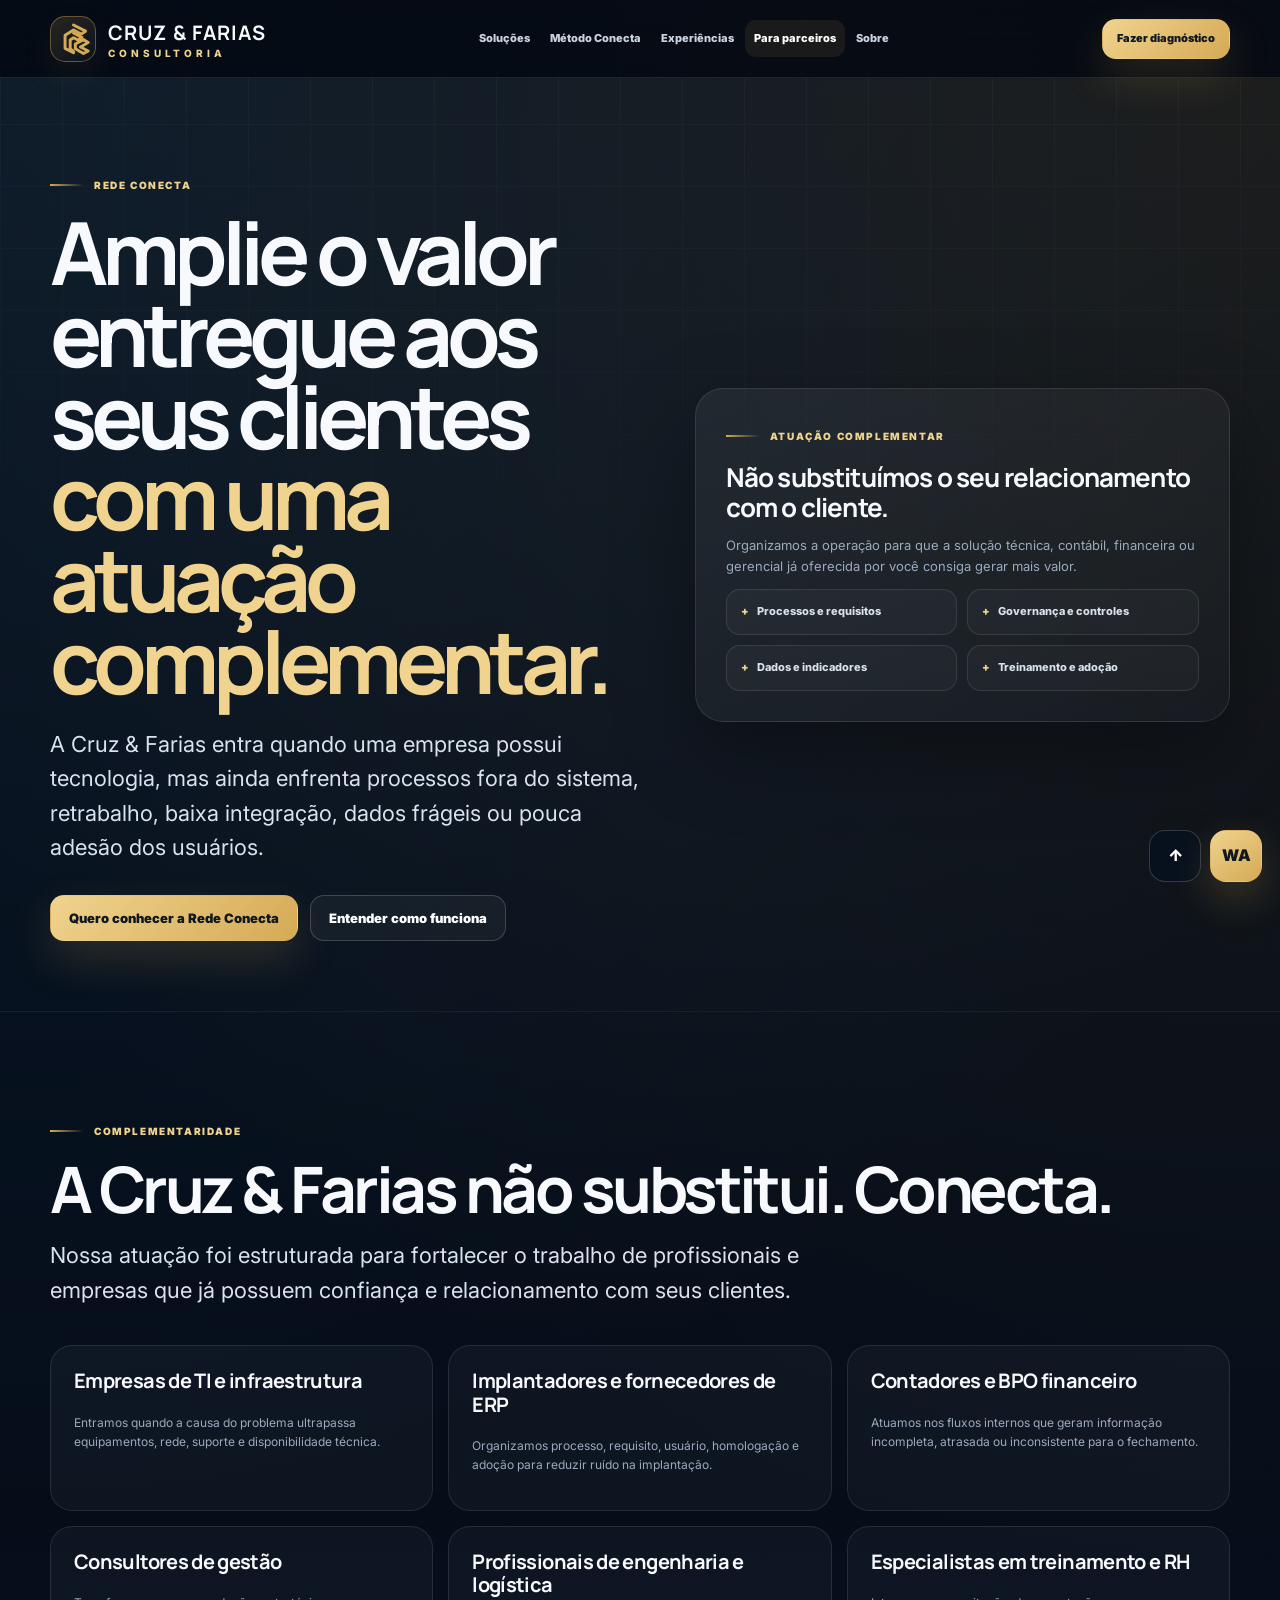
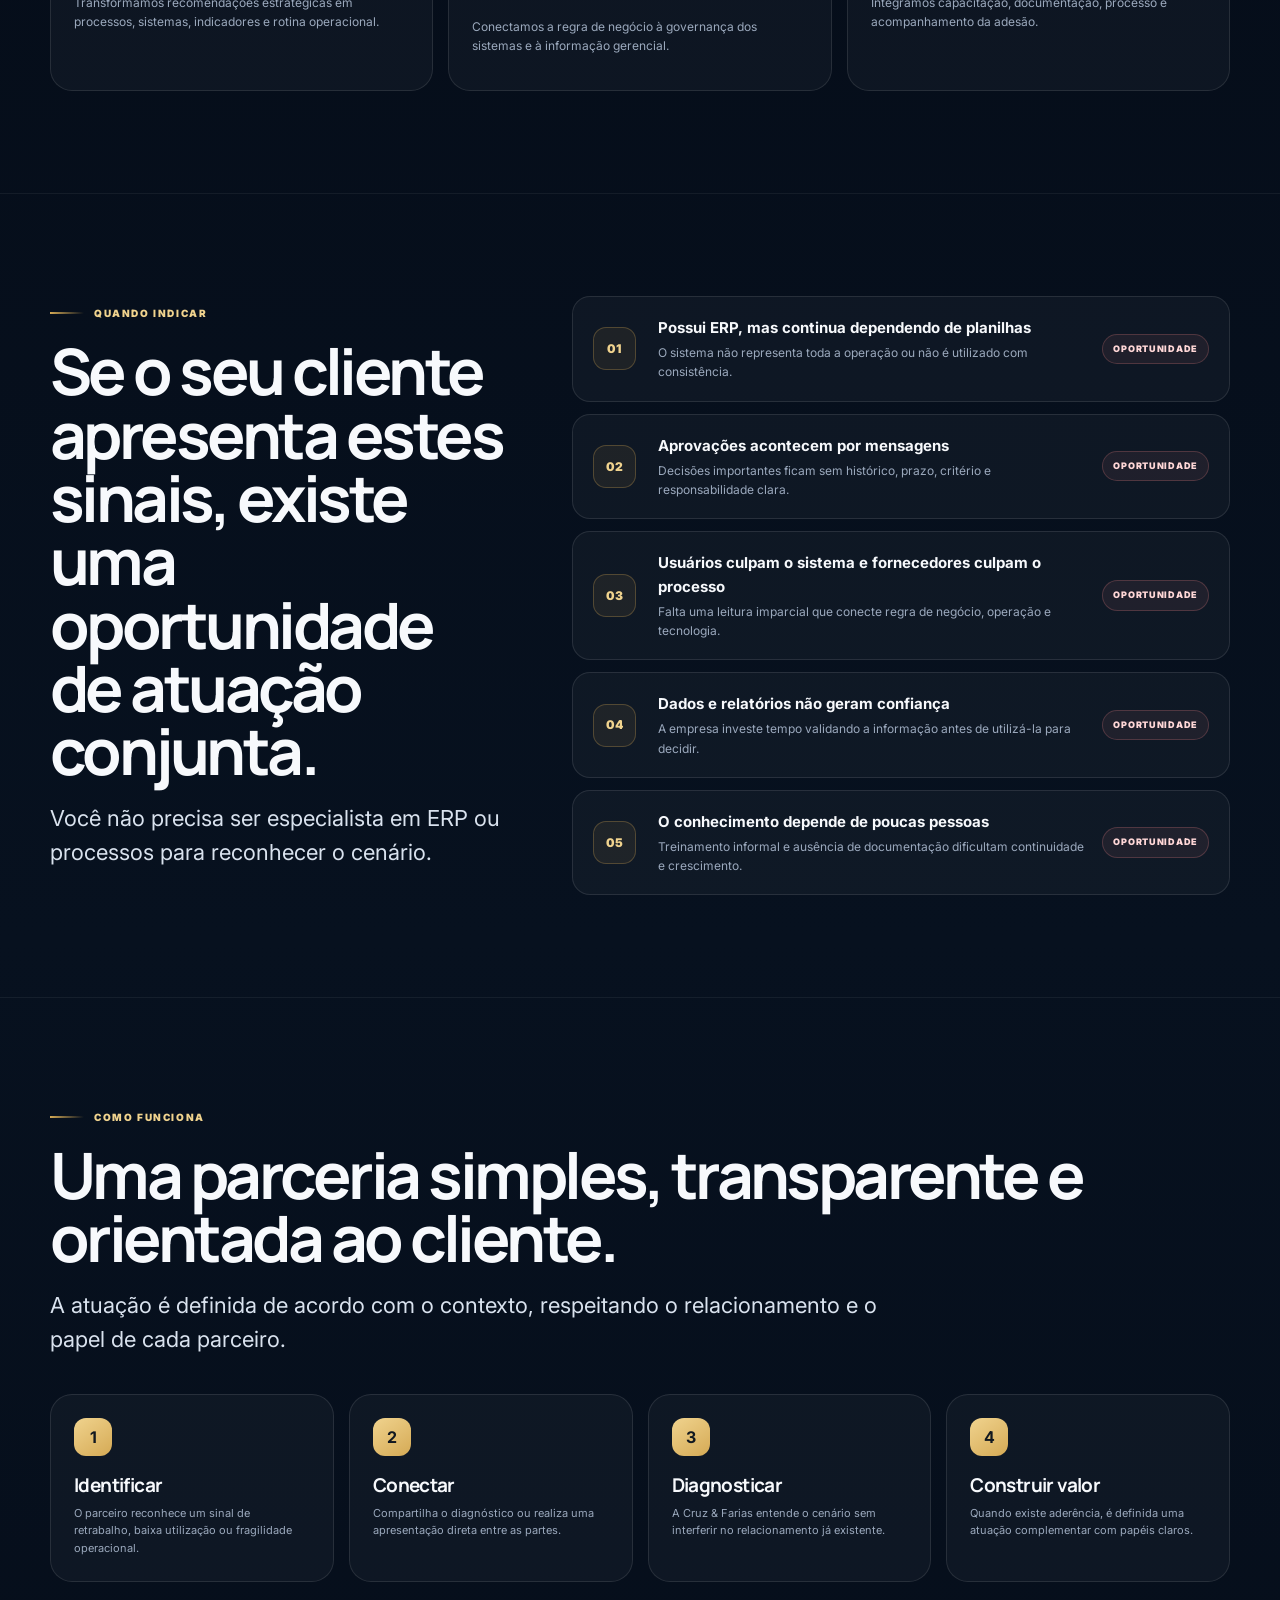
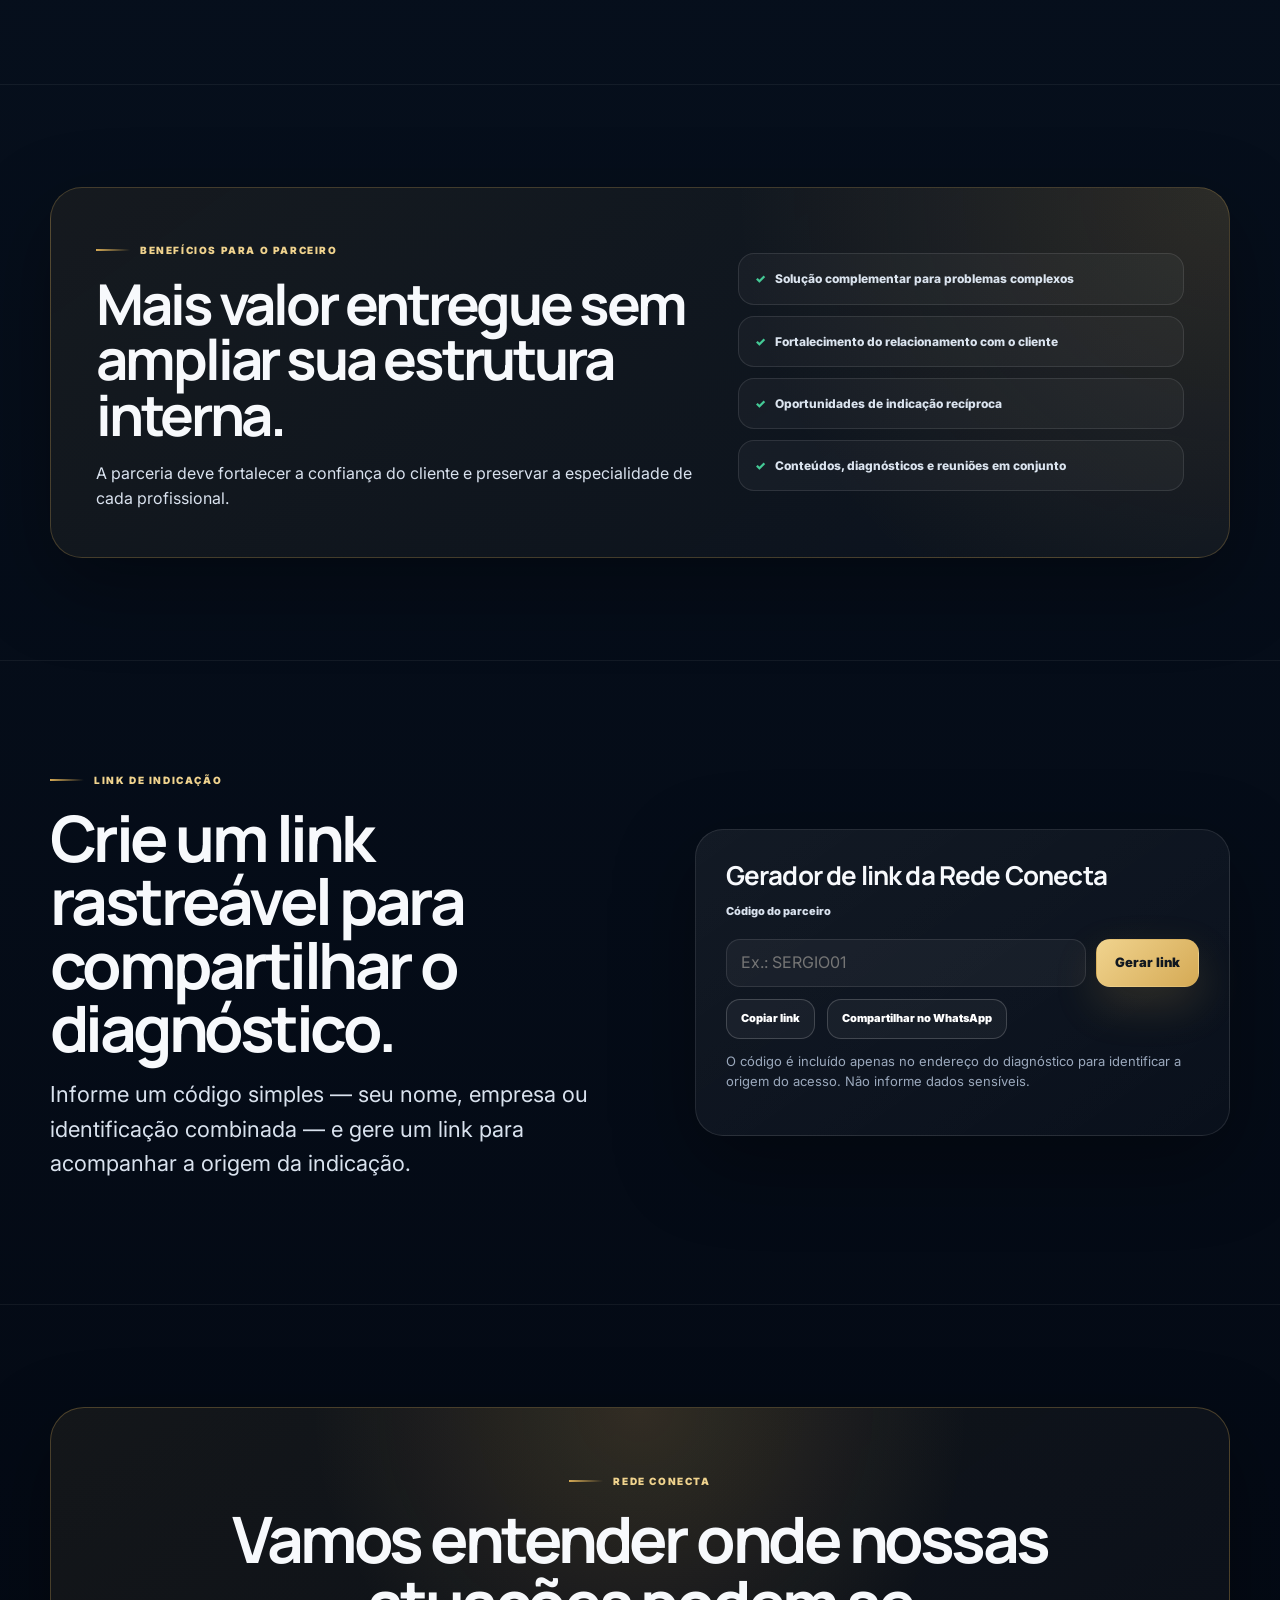
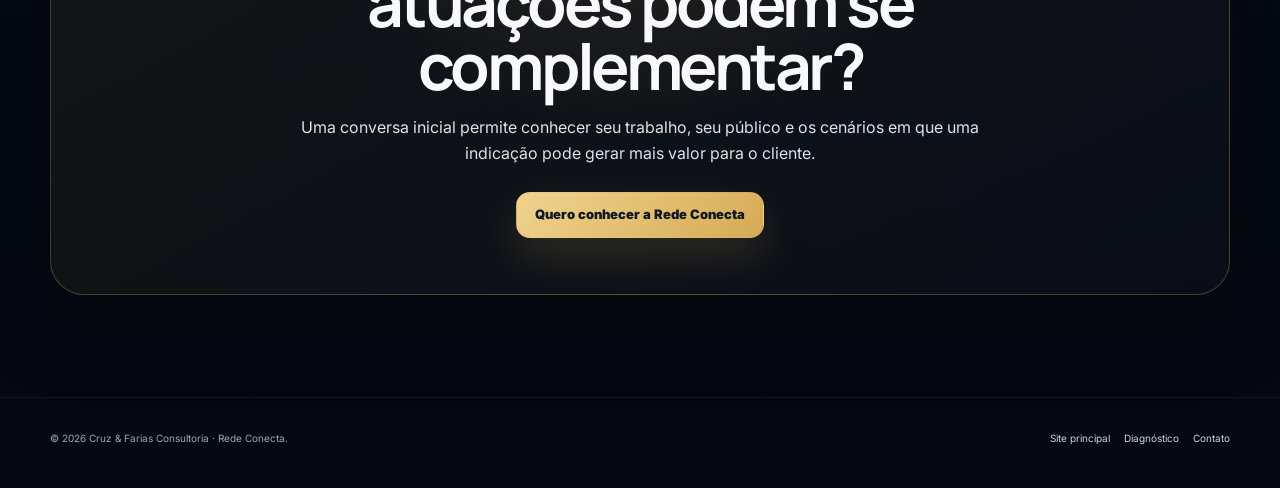
==== para-parceiros/index.html @ 04f79451 "Add files via upload" ====
<!DOCTYPE html>
<html lang="pt-BR">
<head>
  <meta charset="UTF-8">
  <meta name="viewport" content="width=device-width, initial-scale=1.0">
  <title>Rede Conecta | Parceiros Cruz & Farias</title>
  <meta name="description" content="Conheça a Rede Conecta e amplie o valor entregue aos seus clientes com uma atuação complementar em processos, sistemas, dados e adoção.">
  <meta name="theme-color" content="#07111f">
  <meta property="og:title" content="Rede Conecta | Cruz & Farias Consultoria">
  <meta property="og:description" content="Amplie o valor entregue aos seus clientes com uma atuação complementar.">
  <meta property="og:type" content="website">
  <meta property="og:url" content="https://cruz-farias.vercel.app/para-parceiros/">
  <link rel="canonical" href="https://cruz-farias.vercel.app/para-parceiros/">
  <link rel="icon" href="../favicon.svg" type="image/svg+xml">
  <link rel="preconnect" href="https://fonts.googleapis.com">
  <link rel="preconnect" href="https://fonts.gstatic.com" crossorigin>
  <link href="https://fonts.googleapis.com/css2?family=Inter:wght@400;500;600;700;800;900&family=Manrope:wght@600;700;800&display=swap" rel="stylesheet">
  <link rel="stylesheet" href="../styles.css">
</head>
<body>
  <a class="skip-link" href="#conteudo">Ir para o conteúdo</a>
  <div class="progress" id="progress" aria-hidden="true"></div>

  <header class="header">
    <div class="header-inner">
      <a class="brand" href="../" aria-label="Cruz & Farias Consultoria — página inicial">
        <span class="brand-mark" aria-hidden="true">
          <svg viewBox="0 0 90 90" fill="none" stroke="#d5aa55" stroke-width="8" stroke-linejoin="round" stroke-linecap="round">
            <path d="M45 8 78 25 66 33 45 22 22 36 22 72 45 84"/>
            <path d="M45 30 68 42 57 49 45 43 36 49 36 73 45 80"/>
            <path d="M72 48 85 56 64 68 85 79 72 86 50 73 50 60Z"/>
          </svg>
        </span>
        <span class="brand-copy"><strong>CRUZ & FARIAS</strong><span>CONSULTORIA</span></span>
      </a>

      <nav class="nav" aria-label="Navegação principal">
        <a href="../#solucoes">Soluções</a>
        <a href="../#metodo">Método Conecta</a>
        <a href="../#experiencias">Experiências</a>
        <a class="active" href="./">Para parceiros</a>
        <a href="../#sobre">Sobre</a>
      </nav>

      <div class="header-actions">
        <a class="btn primary small diagnostic-header" href="https://diagnostico-pi-one.vercel.app/?utm_source=rede_conecta&utm_medium=header&utm_campaign=diagnostico_conecta">Fazer diagnóstico</a>
        <button class="btn small menu-btn" id="menuBtn" type="button" aria-controls="mobileMenu" aria-expanded="false">Menu</button>
      </div>
    </div>
  </header>

  <nav class="mobile-menu" id="mobileMenu" aria-label="Navegação móvel">
    <a href="../#solucoes">Soluções</a>
    <a href="../#metodo">Método Conecta</a>
    <a href="../#experiencias">Experiências</a>
    <a href="./">Para parceiros</a>
    <a href="../#sobre">Sobre</a>
    <a href="https://diagnostico-pi-one.vercel.app/?utm_source=rede_conecta&utm_medium=menu_mobile&utm_campaign=diagnostico_conecta">Fazer diagnóstico</a>
  </nav>

  <main id="conteudo">
    <section class="partner-hero" id="inicio">
      <div class="container partner-hero-grid">
        <div class="reveal">
          <div class="eyebrow">Rede Conecta</div>
          <h1>Amplie o valor entregue aos seus clientes <span style="color:var(--gold-light)">com uma atuação complementar.</span></h1>
          <p class="lead">A Cruz & Farias entra quando uma empresa possui tecnologia, mas ainda enfrenta processos fora do sistema, retrabalho, baixa integração, dados frágeis ou pouca adesão dos usuários.</p>
          <div class="hero-actions">
            <a class="btn primary" href="https://wa.me/5516991940396?text=Ol%C3%A1%20Gustavo%2C%20gostaria%20de%20conhecer%20a%20Rede%20Conecta%20e%20entender%20como%20podemos%20atuar%20em%20parceria." target="_blank" rel="noopener">Quero conhecer a Rede Conecta</a>
            <a class="btn" href="#como-funciona">Entender como funciona</a>
          </div>
        </div>

        <aside class="partner-panel reveal">
          <div class="eyebrow">Atuação complementar</div>
          <h3>Não substituímos o seu relacionamento com o cliente.</h3>
          <p>Organizamos a operação para que a solução técnica, contábil, financeira ou gerencial já oferecida por você consiga gerar mais valor.</p>
          <div class="partner-list">
            <span>Processos e requisitos</span>
            <span>Governança e controles</span>
            <span>Dados e indicadores</span>
            <span>Treinamento e adoção</span>
          </div>
        </aside>
      </div>
    </section>

    <section id="complementaridade">
      <div class="container">
        <div class="eyebrow reveal">Complementaridade</div>
        <h2 class="reveal">A Cruz & Farias não substitui. Conecta.</h2>
        <p class="lead reveal">Nossa atuação foi estruturada para fortalecer o trabalho de profissionais e empresas que já possuem confiança e relacionamento com seus clientes.</p>

        <div class="partner-types reveal" style="margin-top:38px">
          <article class="partner-type"><h3>Empresas de TI e infraestrutura</h3><p>Entramos quando a causa do problema ultrapassa equipamentos, rede, suporte e disponibilidade técnica.</p></article>
          <article class="partner-type"><h3>Implantadores e fornecedores de ERP</h3><p>Organizamos processo, requisito, usuário, homologação e adoção para reduzir ruído na implantação.</p></article>
          <article class="partner-type"><h3>Contadores e BPO financeiro</h3><p>Atuamos nos fluxos internos que geram informação incompleta, atrasada ou inconsistente para o fechamento.</p></article>
          <article class="partner-type"><h3>Consultores de gestão</h3><p>Transformamos recomendações estratégicas em processos, sistemas, indicadores e rotina operacional.</p></article>
          <article class="partner-type"><h3>Profissionais de engenharia e logística</h3><p>Conectamos a regra de negócio à governança dos sistemas e à informação gerencial.</p></article>
          <article class="partner-type"><h3>Especialistas em treinamento e RH</h3><p>Integramos capacitação, documentação, processo e acompanhamento da adesão.</p></article>
        </div>
      </div>
    </section>

    <section id="sinais">
      <div class="container signal-layout">
        <div class="sticky-head reveal">
          <div class="eyebrow">Quando indicar</div>
          <h2>Se o seu cliente apresenta estes sinais, existe uma oportunidade de atuação conjunta.</h2>
          <p class="lead">Você não precisa ser especialista em ERP ou processos para reconhecer o cenário.</p>
        </div>

        <div class="signal-list reveal">
          <article class="signal"><div class="signal-num">01</div><div><strong>Possui ERP, mas continua dependendo de planilhas</strong><p>O sistema não representa toda a operação ou não é utilizado com consistência.</p></div><span class="risk">Oportunidade</span></article>
          <article class="signal"><div class="signal-num">02</div><div><strong>Aprovações acontecem por mensagens</strong><p>Decisões importantes ficam sem histórico, prazo, critério e responsabilidade clara.</p></div><span class="risk">Oportunidade</span></article>
          <article class="signal"><div class="signal-num">03</div><div><strong>Usuários culpam o sistema e fornecedores culpam o processo</strong><p>Falta uma leitura imparcial que conecte regra de negócio, operação e tecnologia.</p></div><span class="risk">Oportunidade</span></article>
          <article class="signal"><div class="signal-num">04</div><div><strong>Dados e relatórios não geram confiança</strong><p>A empresa investe tempo validando a informação antes de utilizá-la para decidir.</p></div><span class="risk">Oportunidade</span></article>
          <article class="signal"><div class="signal-num">05</div><div><strong>O conhecimento depende de poucas pessoas</strong><p>Treinamento informal e ausência de documentação dificultam continuidade e crescimento.</p></div><span class="risk">Oportunidade</span></article>
        </div>
      </div>
    </section>

    <section id="como-funciona">
      <div class="container">
        <div class="eyebrow reveal">Como funciona</div>
        <h2 class="reveal">Uma parceria simples, transparente e orientada ao cliente.</h2>
        <p class="lead reveal">A atuação é definida de acordo com o contexto, respeitando o relacionamento e o papel de cada parceiro.</p>

        <div class="steps reveal">
          <article class="step"><b>1</b><h3>Identificar</h3><p>O parceiro reconhece um sinal de retrabalho, baixa utilização ou fragilidade operacional.</p></article>
          <article class="step"><b>2</b><h3>Conectar</h3><p>Compartilha o diagnóstico ou realiza uma apresentação direta entre as partes.</p></article>
          <article class="step"><b>3</b><h3>Diagnosticar</h3><p>A Cruz & Farias entende o cenário sem interferir no relacionamento já existente.</p></article>
          <article class="step"><b>4</b><h3>Construir valor</h3><p>Quando existe aderência, é definida uma atuação complementar com papéis claros.</p></article>
        </div>
      </div>
    </section>

    <section id="beneficios">
      <div class="container">
        <div class="promise-band reveal">
          <div>
            <div class="eyebrow">Benefícios para o parceiro</div>
            <h2>Mais valor entregue sem ampliar sua estrutura interna.</h2>
            <p style="margin-top:18px">A parceria deve fortalecer a confiança do cliente e preservar a especialidade de cada profissional.</p>
          </div>
          <div class="promise-points">
            <div class="promise-point">Solução complementar para problemas complexos</div>
            <div class="promise-point">Fortalecimento do relacionamento com o cliente</div>
            <div class="promise-point">Oportunidades de indicação recíproca</div>
            <div class="promise-point">Conteúdos, diagnósticos e reuniões em conjunto</div>
          </div>
        </div>
      </div>
    </section>

    <section id="link-indicacao">
      <div class="container partner-hero-grid">
        <div class="reveal">
          <div class="eyebrow">Link de indicação</div>
          <h2>Crie um link rastreável para compartilhar o diagnóstico.</h2>
          <p class="lead">Informe um código simples — seu nome, empresa ou identificação combinada — e gere um link para acompanhar a origem da indicação.</p>
        </div>

        <div class="partner-panel reveal">
          <h3>Gerador de link da Rede Conecta</h3>
          <label for="partnerCode" style="display:block;margin-bottom:8px;color:var(--soft);font-size:11px;font-weight:850">Código do parceiro</label>
          <div class="generator">
            <input id="partnerCode" type="text" maxlength="40" placeholder="Ex.: SERGIO01" autocomplete="off">
            <button class="btn primary" id="generatePartnerLink" type="button">Gerar link</button>
          </div>
          <div class="generated-link" id="generatedLink" aria-live="polite"></div>
          <div class="hero-actions" style="margin-top:12px">
            <button class="btn small" id="copyPartnerLink" type="button" disabled>Copiar link</button>
            <a class="btn small" id="sharePartnerLink" href="#" target="_blank" rel="noopener" aria-disabled="true">Compartilhar no WhatsApp</a>
          </div>
          <p class="notice">O código é incluído apenas no endereço do diagnóstico para identificar a origem do acesso. Não informe dados sensíveis.</p>
        </div>
      </div>
    </section>

    <section class="final-cta">
      <div class="container">
        <div class="final-box reveal">
          <div class="eyebrow">Rede Conecta</div>
          <h2>Vamos entender onde nossas atuações podem se complementar?</h2>
          <p>Uma conversa inicial permite conhecer seu trabalho, seu público e os cenários em que uma indicação pode gerar mais valor para o cliente.</p>
          <a class="btn primary" href="https://wa.me/5516991940396?text=Ol%C3%A1%20Gustavo%2C%20gostaria%20de%20conhecer%20a%20Rede%20Conecta%20e%20entender%20como%20podemos%20atuar%20em%20parceria." target="_blank" rel="noopener">Quero conhecer a Rede Conecta</a>
        </div>
      </div>
    </section>
  </main>

  <footer class="footer">
    <div class="container footer-inner">
      <div>© <span id="year"></span> Cruz & Farias Consultoria · Rede Conecta.</div>
      <div class="footer-links">
        <a href="../">Site principal</a>
        <a href="https://diagnostico-pi-one.vercel.app/?utm_source=rede_conecta&utm_medium=footer&utm_campaign=diagnostico_conecta">Diagnóstico</a>
        <a href="mailto:gustavocruzfarias16@gmail.com">Contato</a>
      </div>
    </div>
  </footer>

  <div class="float-actions" aria-label="Ações rápidas">
    <a class="float-btn top" id="backTop" href="#inicio" aria-label="Voltar ao início">↑</a>
    <a class="float-btn whatsapp" href="https://wa.me/5516991940396?text=Ol%C3%A1%20Gustavo%2C%20gostaria%20de%20conhecer%20a%20Rede%20Conecta." target="_blank" rel="noopener" aria-label="Conversar pelo WhatsApp">WA</a>
  </div>

  <script src="../script.js"></script>
</body>
</html>
---- styles.css ----
:root {
  --bg: #030812;
  --bg-soft: #07111f;
  --surface: #0b1728;
  --surface-2: #10233b;
  --text: #f7f9fc;
  --soft: #d9e2ee;
  --muted: #9ba9bd;
  --gold: #d5aa55;
  --gold-light: #f0d38e;
  --blue: #4db7ff;
  --green: #44ca96;
  --red: #ff8a8a;
  --line: rgba(255,255,255,.10);
  --line-strong: rgba(255,255,255,.18);
  --shadow: 0 28px 80px rgba(0,0,0,.34);
  --radius: 28px;
  --max: 1180px;
}

* { box-sizing: border-box; }
html { scroll-behavior: smooth; scroll-padding-top: 92px; }
body {
  margin: 0;
  min-height: 100vh;
  overflow-x: hidden;
  color: var(--text);
  font-family: Inter, system-ui, -apple-system, BlinkMacSystemFont, "Segoe UI", sans-serif;
  background:
    radial-gradient(circle at 0 0, rgba(77,183,255,.10), transparent 28%),
    radial-gradient(circle at 100% 0, rgba(213,170,85,.12), transparent 29%),
    linear-gradient(180deg, #030812 0%, #07111f 48%, #030812 100%);
  line-height: 1.6;
}
body::before {
  content: "";
  position: fixed;
  inset: 0;
  z-index: -2;
  pointer-events: none;
  opacity: .035;
  background-image:
    linear-gradient(rgba(255,255,255,.95) 1px, transparent 1px),
    linear-gradient(90deg, rgba(255,255,255,.95) 1px, transparent 1px);
  background-size: 62px 62px;
  mask-image: linear-gradient(to bottom, black, transparent 78%);
}

a { color: inherit; }
img, svg { display: block; max-width: 100%; }
button, input, select, textarea { font: inherit; }
::selection { background: rgba(213,170,85,.35); }

.container { width: min(var(--max), calc(100% - 40px)); margin-inline: auto; }
.skip-link {
  position: fixed;
  top: -80px;
  left: 18px;
  z-index: 999;
  padding: 12px 16px;
  border-radius: 12px;
  background: var(--gold-light);
  color: #111820;
  font-weight: 900;
  text-decoration: none;
}
.skip-link:focus { top: 18px; }

.progress {
  position: fixed;
  inset: 0 auto auto 0;
  z-index: 400;
  width: 0;
  height: 3px;
  background: linear-gradient(90deg, var(--gold), var(--gold-light), var(--blue));
  box-shadow: 0 0 20px rgba(213,170,85,.6);
}

.header {
  position: fixed;
  inset: 0 0 auto 0;
  z-index: 300;
  height: 78px;
  border-bottom: 1px solid var(--line);
  background: rgba(3,8,18,.82);
  backdrop-filter: blur(22px);
}
.header-inner {
  width: min(var(--max), calc(100% - 36px));
  height: 100%;
  margin-inline: auto;
  display: flex;
  align-items: center;
  justify-content: space-between;
  gap: 18px;
}
.brand {
  display: inline-flex;
  align-items: center;
  gap: 12px;
  text-decoration: none;
  min-width: 0;
}
.brand-mark {
  width: 46px;
  height: 46px;
  flex: 0 0 auto;
  display: grid;
  place-items: center;
  border: 1px solid rgba(213,170,85,.42);
  border-radius: 15px;
  background: linear-gradient(145deg, rgba(213,170,85,.17), rgba(255,255,255,.035));
  box-shadow: 0 14px 34px rgba(213,170,85,.08);
}
.brand-mark svg { width: 33px; }
.brand-copy strong {
  display: block;
  font-family: Manrope, Inter, sans-serif;
  font-size: 20px;
  letter-spacing: .055em;
  white-space: nowrap;
}
.brand-copy span {
  display: block;
  margin-top: -4px;
  color: var(--gold-light);
  font-size: 10px;
  font-weight: 800;
  letter-spacing: .39em;
}

.nav { display: flex; align-items: center; gap: 2px; }
.nav a {
  padding: 10px 9px;
  border-radius: 11px;
  color: #c9d3df;
  text-decoration: none;
  font-size: 11px;
  font-weight: 850;
  transition: .2s ease;
}
.nav a:hover, .nav a.active { color: #fff; background: rgba(213,170,85,.10); }
.header-actions { display: flex; align-items: center; gap: 10px; }

.btn {
  min-height: 46px;
  display: inline-flex;
  align-items: center;
  justify-content: center;
  gap: 9px;
  padding: 0 18px;
  border: 1px solid var(--line-strong);
  border-radius: 14px;
  color: #fff;
  background: rgba(255,255,255,.045);
  text-decoration: none;
  font-size: 13px;
  font-weight: 900;
  cursor: pointer;
  transition: .22s ease;
}
.btn:hover { transform: translateY(-2px); border-color: rgba(213,170,85,.55); background: rgba(255,255,255,.075); }
.btn.primary {
  border-color: transparent;
  color: #111820;
  background: linear-gradient(135deg, var(--gold-light), var(--gold));
  box-shadow: 0 18px 44px rgba(213,170,85,.18);
}
.btn.primary:hover { background: linear-gradient(135deg, #ffe7ab, var(--gold)); }
.btn.small { min-height: 40px; padding-inline: 14px; font-size: 11px; }
.menu-btn { display: none; }

.mobile-menu {
  display: none;
  position: fixed;
  inset: 78px 0 auto 0;
  z-index: 290;
  padding: 14px 18px 20px;
  border-bottom: 1px solid var(--line);
  background: rgba(3,8,18,.98);
  backdrop-filter: blur(18px);
}
.mobile-menu.open { display: grid; grid-template-columns: repeat(2, 1fr); gap: 8px; }
.mobile-menu a {
  padding: 12px;
  border-radius: 12px;
  color: #dce4ef;
  background: rgba(255,255,255,.04);
  text-decoration: none;
  font-size: 13px;
  font-weight: 800;
}

main { padding-top: 78px; }
section { position: relative; padding: 102px 0; border-bottom: 1px solid rgba(255,255,255,.06); }
section[id] { scroll-margin-top: 90px; }

h1, h2, h3, p { margin-top: 0; }
h1, h2, h3 { font-family: Manrope, Inter, sans-serif; }
h1 { font-size: clamp(48px, 6.8vw, 92px); line-height: .94; letter-spacing: -.068em; margin-bottom: 25px; }
h2 { font-size: clamp(36px, 5vw, 66px); line-height: .99; letter-spacing: -.055em; margin-bottom: 18px; }
h3 { letter-spacing: -.032em; line-height: 1.18; }
.lead { max-width: 840px; color: var(--soft); font-size: clamp(18px, 2vw, 22px); line-height: 1.56; }
.muted { color: var(--muted); }
.eyebrow {
  display: inline-flex;
  align-items: center;
  gap: 10px;
  margin-bottom: 18px;
  color: var(--gold-light);
  font-size: 10px;
  font-weight: 950;
  text-transform: uppercase;
  letter-spacing: .16em;
}
.eyebrow::before { content: ""; width: 34px; height: 2px; background: linear-gradient(90deg, var(--gold), transparent); }

.hero {
  min-height: calc(100vh - 78px);
  display: flex;
  align-items: center;
  overflow: hidden;
  padding: 70px 0 58px;
}
.hero::before {
  content: "";
  position: absolute;
  top: -320px;
  right: -250px;
  width: 820px;
  height: 820px;
  border-radius: 50%;
  background: radial-gradient(circle, rgba(213,170,85,.17), transparent 66%);
}
.hero-grid { display: grid; grid-template-columns: .98fr 1.02fr; gap: 56px; align-items: center; }
.hero h1 span { display: block; color: var(--gold-light); }
.hero-actions { display: flex; flex-wrap: wrap; gap: 12px; margin-top: 31px; }
.hero-trust { display: flex; flex-wrap: wrap; gap: 9px; margin-top: 26px; }
.trust-chip {
  display: inline-flex;
  align-items: center;
  gap: 7px;
  padding: 8px 11px;
  border: 1px solid var(--line);
  border-radius: 999px;
  color: #d5deea;
  background: rgba(255,255,255,.032);
  font-size: 10px;
  font-weight: 850;
}
.trust-chip::before { content: ""; width: 6px; height: 6px; border-radius: 50%; background: var(--gold); box-shadow: 0 0 0 5px rgba(213,170,85,.08); }

.hero-visual {
  position: relative;
  min-height: 590px;
  padding: 26px;
  overflow: hidden;
  border: 1px solid rgba(255,255,255,.13);
  border-radius: 36px;
  background: linear-gradient(145deg, rgba(213,170,85,.10), rgba(77,183,255,.035)), rgba(7,17,31,.86);
  box-shadow: var(--shadow);
}
.hero-visual::before {
  content: "";
  position: absolute;
  inset: -35%;
  background: conic-gradient(from 20deg, transparent, rgba(213,170,85,.09), transparent 26%, rgba(77,183,255,.07), transparent 55%);
  animation: rotateGlow 24s linear infinite;
}
@keyframes rotateGlow { to { transform: rotate(1turn); } }
.visual-inner { position: relative; z-index: 1; height: 100%; display: grid; grid-template-rows: auto 1fr auto; gap: 20px; }
.visual-top { display: flex; justify-content: space-between; gap: 14px; align-items: center; }
.visual-top span { color: var(--muted); font-size: 10px; font-weight: 900; letter-spacing: .14em; text-transform: uppercase; }
.status {
  display: inline-flex;
  align-items: center;
  gap: 8px;
  padding: 8px 11px;
  border: 1px solid rgba(68,202,150,.27);
  border-radius: 999px;
  color: #d3f6e8;
  background: rgba(68,202,150,.07);
  font-size: 10px;
  font-weight: 850;
}
.status i { width: 7px; height: 7px; border-radius: 50%; background: var(--green); box-shadow: 0 0 0 5px rgba(68,202,150,.09); }
.value-map { align-self: center; display: grid; grid-template-columns: repeat(2, 1fr); gap: 13px; }
.value-node {
  min-height: 112px;
  padding: 18px;
  display: flex;
  flex-direction: column;
  justify-content: space-between;
  border: 1px solid var(--line);
  border-radius: 20px;
  background: rgba(255,255,255,.045);
}
.value-node span { color: var(--gold-light); font-size: 9px; font-weight: 950; letter-spacing: .13em; text-transform: uppercase; }
.value-node strong { font-size: 17px; line-height: 1.3; }
.value-node.center { grid-column: 1 / -1; min-height: 150px; border-color: rgba(213,170,85,.36); background: linear-gradient(135deg, rgba(213,170,85,.16), rgba(255,255,255,.04)); }
.visual-footer { display: grid; grid-template-columns: repeat(3, 1fr); gap: 10px; }
.visual-footer div { padding-top: 13px; border-top: 1px solid var(--line); }
.visual-footer strong { display: block; font-size: 13px; }
.visual-footer span { display: block; margin-top: 3px; color: var(--muted); font-size: 10px; }

.signal-layout { display: grid; grid-template-columns: .82fr 1.18fr; gap: 64px; align-items: start; }
.sticky-head { position: sticky; top: 112px; }
.signal-list { display: grid; gap: 12px; }
.signal {
  display: grid;
  grid-template-columns: 48px 1fr auto;
  gap: 17px;
  align-items: center;
  padding: 19px 20px;
  border: 1px solid var(--line);
  border-radius: 18px;
  background: rgba(255,255,255,.034);
  transition: .22s ease;
}
.signal:hover { transform: translateX(4px); border-color: rgba(213,170,85,.38); background: rgba(213,170,85,.05); }
.signal-num { width: 43px; height: 43px; display: grid; place-items: center; border: 1px solid rgba(213,170,85,.29); border-radius: 13px; color: var(--gold-light); background: rgba(213,170,85,.08); font-size: 12px; font-weight: 900; }
.signal strong { display: block; font-size: 15px; }
.signal p { margin: 3px 0 0; color: var(--muted); font-size: 12px; }
.risk { padding: 7px 10px; border: 1px solid rgba(255,138,138,.22); border-radius: 999px; color: #ffd7d7; background: rgba(255,138,138,.07); font-size: 9px; font-weight: 900; text-transform: uppercase; letter-spacing: .08em; white-space: nowrap; }

.promise-band {
  padding: 45px;
  display: grid;
  grid-template-columns: 1.15fr .85fr;
  gap: 38px;
  align-items: center;
  border: 1px solid rgba(213,170,85,.25);
  border-radius: 32px;
  background: radial-gradient(circle at 100% 0, rgba(213,170,85,.15), transparent 40%), linear-gradient(145deg, rgba(213,170,85,.08), rgba(255,255,255,.025));
  box-shadow: var(--shadow);
}
.promise-band h2 { font-size: clamp(34px, 4.4vw, 58px); margin: 0; }
.promise-band p { margin: 0; color: var(--soft); font-size: 16px; }
.promise-points { display: grid; gap: 11px; }
.promise-point { padding: 15px 16px; border: 1px solid var(--line); border-radius: 16px; background: rgba(255,255,255,.035); color: #dbe4ef; font-size: 12px; font-weight: 800; }
.promise-point::before { content: "✓"; margin-right: 9px; color: var(--green); font-weight: 950; }

.grid-4 { display: grid; grid-template-columns: repeat(4, 1fr); gap: 17px; }
.card {
  position: relative;
  padding: 25px;
  overflow: hidden;
  border: 1px solid var(--line);
  border-radius: var(--radius);
  background: linear-gradient(145deg, rgba(255,255,255,.057), rgba(255,255,255,.021));
  box-shadow: 0 18px 54px rgba(0,0,0,.24);
  transition: .25s ease;
}
.card:hover { transform: translateY(-5px); border-color: rgba(213,170,85,.40); background: linear-gradient(145deg, rgba(213,170,85,.07), rgba(255,255,255,.025)); }
.icon {
  width: 50px;
  height: 50px;
  display: grid;
  place-items: center;
  border: 1px solid rgba(213,170,85,.30);
  border-radius: 16px;
  color: var(--gold-light);
  background: rgba(213,170,85,.08);
}
.icon svg { width: 24px; height: 24px; fill: none; stroke: currentColor; stroke-width: 1.8; stroke-linecap: round; stroke-linejoin: round; }
.kicker { margin-top: 18px; color: var(--gold-light); font-size: 9px; font-weight: 950; letter-spacing: .15em; text-transform: uppercase; }
.card h3 { margin: 9px 0 10px; font-size: 22px; }
.card p { margin-bottom: 0; color: #c7d1dd; font-size: 13px; }
.card small { display: block; margin-top: 15px; color: var(--muted); font-size: 10px; }

.method-shell { overflow: hidden; border: 1px solid var(--line); border-radius: 32px; background: rgba(255,255,255,.024); }
.method-head { display: grid; grid-template-columns: .82fr 1.18fr; gap: 36px; padding: 34px; border-bottom: 1px solid var(--line); background: radial-gradient(circle at 90% 0, rgba(213,170,85,.13), transparent 35%), rgba(255,255,255,.018); }
.method-word { color: var(--gold-light); font-size: clamp(56px, 8vw, 102px); line-height: .9; letter-spacing: -.075em; }
.method-head p { align-self: end; margin: 0; color: #d1dae6; font-size: 16px; }
.method-steps { display: grid; grid-template-columns: repeat(7, 1fr); }
.method-step { min-height: 250px; padding: 22px 16px; border-right: 1px solid var(--line); }
.method-step:last-child { border-right: 0; }
.method-step b { width: 38px; height: 38px; display: grid; place-items: center; border-radius: 12px; color: #111820; background: linear-gradient(145deg, var(--gold-light), var(--gold)); font-size: 16px; }
.method-step span { display: block; margin-top: 21px; color: var(--gold-light); font-size: 9px; font-weight: 950; letter-spacing: .13em; text-transform: uppercase; }
.method-step strong { display: block; margin-top: 7px; font-size: 15px; line-height: 1.34; }
.method-step p { margin: 9px 0 0; color: var(--muted); font-size: 11px; }

.service-ladder { display: grid; grid-template-columns: repeat(3, 1fr); gap: 18px; margin-top: 42px; }
.service-card { position: relative; padding: 30px; border: 1px solid var(--line); border-radius: 28px; background: linear-gradient(145deg, rgba(255,255,255,.057), rgba(255,255,255,.021)); box-shadow: 0 18px 54px rgba(0,0,0,.24); }
.service-card.featured { border-color: rgba(213,170,85,.36); background: radial-gradient(circle at 100% 0, rgba(213,170,85,.15), transparent 38%), linear-gradient(145deg, rgba(213,170,85,.08), rgba(255,255,255,.022)); }
.service-stage { color: var(--gold-light); font-size: 9px; font-weight: 950; letter-spacing: .16em; text-transform: uppercase; }
.service-card h3 { margin: 10px 0; font-size: 28px; }
.service-card p { color: #c9d3df; font-size: 13px; }
.service-card ul { margin: 19px 0 0; padding: 0; list-style: none; display: grid; gap: 9px; }
.service-card li { display: flex; gap: 9px; color: #d7dfea; font-size: 12px; }
.service-card li::before { content: "✓"; color: var(--green); font-weight: 950; }
.ladder-arrow { margin: 24px auto 0; max-width: 840px; display: flex; justify-content: space-between; align-items: center; gap: 15px; color: var(--gold-light); font-size: 11px; font-weight: 950; letter-spacing: .10em; text-transform: uppercase; }
.ladder-arrow::before, .ladder-arrow::after { content: ""; height: 1px; flex: 1; background: linear-gradient(90deg, transparent, rgba(213,170,85,.45)); }
.ladder-arrow::after { background: linear-gradient(90deg, rgba(213,170,85,.45), transparent); }

.case-grid { display: grid; grid-template-columns: repeat(3, 1fr); gap: 18px; margin-top: 42px; }
.case-card { display: flex; flex-direction: column; min-height: 510px; padding: 28px; border: 1px solid var(--line); border-radius: 28px; background: linear-gradient(150deg, rgba(255,255,255,.06), rgba(255,255,255,.021)); box-shadow: 0 18px 54px rgba(0,0,0,.25); }
.case-top { display: flex; justify-content: space-between; gap: 12px; align-items: flex-start; }
.case-sector { color: var(--gold-light); font-size: 9px; font-weight: 950; letter-spacing: .14em; text-transform: uppercase; }
.evidence { padding: 7px 9px; border: 1px solid rgba(68,202,150,.25); border-radius: 999px; color: #d1f6e7; background: rgba(68,202,150,.06); font-size: 9px; font-weight: 900; text-transform: uppercase; letter-spacing: .07em; white-space: nowrap; }
.evidence.tech { border-color: rgba(77,183,255,.27); color: #d6edff; background: rgba(77,183,255,.06); }
.case-card h3 { margin: 19px 0 11px; font-size: 28px; }
.case-card > p { color: #c8d2df; font-size: 13px; }
.case-list { margin: 18px 0 0; padding: 0; list-style: none; display: grid; gap: 10px; }
.case-list li { padding: 12px 13px; border: 1px solid var(--line); border-radius: 14px; background: rgba(255,255,255,.027); font-size: 11px; color: #d6dfea; }
.case-list strong { color: var(--gold-light); }
.case-bottom { margin-top: auto; padding-top: 20px; }
.tech-row { display: flex; flex-wrap: wrap; gap: 7px; }
.tech-row span { padding: 7px 9px; border: 1px solid var(--line); border-radius: 999px; color: #d6dfea; background: rgba(255,255,255,.03); font-size: 9px; font-weight: 850; }
.case-impact { margin-top: 15px; padding: 13px 14px; border-left: 3px solid var(--gold); border-radius: 0 13px 13px 0; background: rgba(213,170,85,.075); color: #e8dfcc; font-size: 11px; }

.partner-teaser { display: grid; grid-template-columns: .9fr 1.1fr; gap: 44px; align-items: center; padding: 42px; border: 1px solid rgba(213,170,85,.25); border-radius: 32px; background: radial-gradient(circle at 100% 0, rgba(213,170,85,.14), transparent 38%), rgba(255,255,255,.025); box-shadow: var(--shadow); }
.partner-list { display: grid; grid-template-columns: repeat(2, 1fr); gap: 10px; }
.partner-list span { padding: 13px 14px; border: 1px solid var(--line); border-radius: 14px; color: #d8e0ea; background: rgba(255,255,255,.03); font-size: 11px; font-weight: 800; }
.partner-list span::before { content: "+"; margin-right: 8px; color: var(--gold-light); font-weight: 950; }

.content-grid { display: grid; grid-template-columns: repeat(3, 1fr); gap: 18px; margin-top: 42px; }
.content-card { padding: 25px; border: 1px solid var(--line); border-radius: 24px; background: rgba(255,255,255,.035); transition: .22s ease; }
.content-card:hover { transform: translateY(-4px); border-color: rgba(213,170,85,.35); }
.content-card small { color: var(--gold-light); font-size: 9px; font-weight: 950; letter-spacing: .13em; text-transform: uppercase; }
.content-card h3 { margin: 10px 0; font-size: 22px; }
.content-card p { margin-bottom: 17px; color: var(--muted); font-size: 12px; }
.content-card a { color: var(--gold-light); font-size: 11px; font-weight: 900; text-decoration: none; }

.about-grid { display: grid; grid-template-columns: .85fr 1.15fr; gap: 42px; align-items: center; }
.about-card { min-height: 430px; padding: 28px; display: flex; flex-direction: column; justify-content: flex-end; border: 1px solid var(--line); border-radius: 30px; background: radial-gradient(circle at 85% 6%, rgba(213,170,85,.18), transparent 34%), linear-gradient(150deg, #122039, #07111f); box-shadow: var(--shadow); }
.about-monogram { color: var(--gold-light); font-family: Manrope, Inter, sans-serif; font-size: clamp(74px, 11vw, 126px); line-height: .8; letter-spacing: -.09em; }
.about-card strong { display: block; margin-top: 24px; font-size: 22px; }
.about-card span { display: block; margin-top: 4px; color: var(--muted); font-size: 12px; }
.about-points { display: grid; gap: 0; }
.about-point { display: grid; grid-template-columns: 165px 1fr; gap: 20px; padding: 18px 0; border-bottom: 1px solid var(--line); }
.about-point:last-child { border-bottom: 0; }
.about-point strong { font-size: 13px; }
.about-point p { margin: 0; color: var(--muted); font-size: 12px; }
.about-actions { display: flex; flex-wrap: wrap; gap: 10px; margin-top: 25px; }

.final-cta { text-align: center; }
.final-box { padding: 56px 36px; border: 1px solid rgba(213,170,85,.30); border-radius: 34px; background: radial-gradient(circle at 50% 0, rgba(213,170,85,.17), transparent 43%), linear-gradient(145deg, rgba(213,170,85,.08), rgba(255,255,255,.025)); box-shadow: var(--shadow); }
.final-box h2 { max-width: 900px; margin-inline: auto; }
.final-box p { max-width: 720px; margin: 0 auto 25px; color: var(--soft); font-size: 16px; }

.footer { padding: 32px 0 42px; }
.footer-inner { display: flex; justify-content: space-between; align-items: center; gap: 20px; color: var(--muted); font-size: 10px; }
.footer-links { display: flex; flex-wrap: wrap; gap: 14px; }
.footer-links a { color: #cbd5e1; text-decoration: none; }

.float-actions { position: fixed; right: 18px; bottom: 18px; z-index: 220; display: flex; gap: 9px; }
.float-btn { width: 52px; height: 52px; display: grid; place-items: center; border: 1px solid var(--line-strong); border-radius: 16px; color: #fff; background: rgba(7,17,31,.90); text-decoration: none; backdrop-filter: blur(12px); font-weight: 950; }
.float-btn.whatsapp { color: #111820; border-color: transparent; background: linear-gradient(145deg, var(--gold-light), var(--gold)); box-shadow: 0 16px 42px rgba(213,170,85,.24); }
.float-btn.top { opacity: 0; pointer-events: none; transition: .2s; }
.float-btn.top.visible { opacity: 1; pointer-events: auto; }

.reveal { opacity: 0; transform: translateY(18px); transition: opacity .65s ease, transform .65s ease; }
.reveal.visible { opacity: 1; transform: none; }

/* Partner page */
.partner-hero { min-height: 76vh; display: flex; align-items: center; padding: 90px 0 70px; }
.partner-hero-grid { display: grid; grid-template-columns: 1fr .9fr; gap: 50px; align-items: center; }
.partner-panel { padding: 30px; border: 1px solid var(--line); border-radius: 28px; background: linear-gradient(145deg, rgba(255,255,255,.058), rgba(255,255,255,.022)); box-shadow: var(--shadow); }
.partner-panel h3 { margin-bottom: 12px; font-size: 26px; }
.partner-panel p { color: var(--muted); font-size: 13px; }
.partner-types { display: grid; grid-template-columns: repeat(3, 1fr); gap: 15px; }
.partner-type { padding: 23px; border: 1px solid var(--line); border-radius: 22px; background: rgba(255,255,255,.034); }
.partner-type h3 { font-size: 20px; }
.partner-type p { color: var(--muted); font-size: 12px; }
.steps { display: grid; grid-template-columns: repeat(4, 1fr); gap: 15px; margin-top: 38px; }
.step { padding: 23px; border: 1px solid var(--line); border-radius: 22px; background: rgba(255,255,255,.034); }
.step b { width: 38px; height: 38px; display: grid; place-items: center; border-radius: 12px; color: #111820; background: linear-gradient(145deg, var(--gold-light), var(--gold)); }
.step h3 { margin: 18px 0 8px; font-size: 19px; }
.step p { margin: 0; color: var(--muted); font-size: 11px; }
.generator { display: grid; grid-template-columns: 1fr auto; gap: 10px; margin-top: 18px; }
.generator input { min-height: 48px; padding: 0 14px; border: 1px solid var(--line); border-radius: 14px; outline: none; color: #fff; background: rgba(255,255,255,.045); }
.generator input:focus { border-color: rgba(213,170,85,.6); box-shadow: 0 0 0 4px rgba(213,170,85,.08); }
.generated-link { display: none; margin-top: 12px; padding: 13px 14px; border: 1px solid rgba(68,202,150,.25); border-radius: 14px; background: rgba(68,202,150,.06); color: #d4f6e9; font-size: 11px; overflow-wrap: anywhere; }
.generated-link.visible { display: block; }
.notice { margin-top: 12px; color: var(--muted); font-size: 10px; }

@media (max-width: 1040px) {
  .nav { display: none; }
  .menu-btn { display: inline-flex; }
  .hero-grid, .signal-layout, .promise-band, .partner-teaser, .about-grid, .partner-hero-grid { grid-template-columns: 1fr; }
  .sticky-head { position: static; }
  .grid-4 { grid-template-columns: repeat(2, 1fr); }
  .method-head { grid-template-columns: 1fr; }
  .method-head p { align-self: auto; }
  .method-steps { grid-template-columns: repeat(4, 1fr); }
  .method-step { border-bottom: 1px solid var(--line); }
  .method-step:nth-child(4) { border-right: 0; }
  .case-grid, .service-ladder, .content-grid, .partner-types { grid-template-columns: repeat(2, 1fr); }
  .steps { grid-template-columns: repeat(2, 1fr); }
}

@media (max-width: 760px) {
  .container, .header-inner { width: calc(100% - 26px); }
  .header, .header-inner { height: 72px; }
  main { padding-top: 72px; }
  .mobile-menu { inset: 72px 0 auto 0; }
  .mobile-menu.open { grid-template-columns: 1fr; }
  section { padding: 74px 0; }
  h1 { font-size: clamp(40px, 13vw, 64px); }
  h2 { font-size: clamp(33px, 10.8vw, 50px); }
  .hero { min-height: auto; padding: 54px 0 46px; }
  .hero-visual { min-height: auto; padding: 20px; border-radius: 28px; }
  .value-map, .visual-footer, .grid-4, .service-ladder, .case-grid, .content-grid, .partner-list, .partner-types, .steps { grid-template-columns: 1fr; }
  .value-node.center { grid-column: auto; }
  .signal { grid-template-columns: 43px 1fr; }
  .risk { grid-column: 2; justify-self: start; white-space: normal; }
  .promise-band, .partner-teaser { padding: 26px; }
  .method-steps { grid-template-columns: repeat(2, 1fr); }
  .method-step:nth-child(2n) { border-right: 0; }
  .case-card { min-height: auto; }
  .about-point { grid-template-columns: 1fr; gap: 6px; }
  .hero-actions, .about-actions { display: grid; grid-template-columns: 1fr; width: 100%; }
  .hero-actions .btn, .about-actions .btn { width: 100%; }
  .footer-inner { flex-direction: column; text-align: center; }
  .footer-links { justify-content: center; }
  .generator { grid-template-columns: 1fr; }
}

@media (max-width: 480px) {
  .brand-mark { width: 40px; height: 40px; border-radius: 13px; }
  .brand-copy strong { font-size: 14px; }
  .brand-copy span { display: none; }
  .header-actions .diagnostic-header { display: none; }
  .method-steps { grid-template-columns: 1fr; }
  .method-step { border-right: 0; min-height: auto; }
  .method-word { font-size: clamp(48px, 17vw, 70px); }
  .card, .service-card, .case-card, .content-card, .partner-type, .step { padding: 20px; border-radius: 21px; }
  .final-box { padding: 38px 20px; }
  .float-actions { right: 12px; bottom: 12px; }
  .float-btn { width: 47px; height: 47px; border-radius: 14px; }
}

@media (prefers-reduced-motion: reduce) {
  *, *::before, *::after { scroll-behavior: auto !important; animation-duration: .01ms !important; animation-iteration-count: 1 !important; transition-duration: .01ms !important; }
  .reveal { opacity: 1; transform: none; }
}
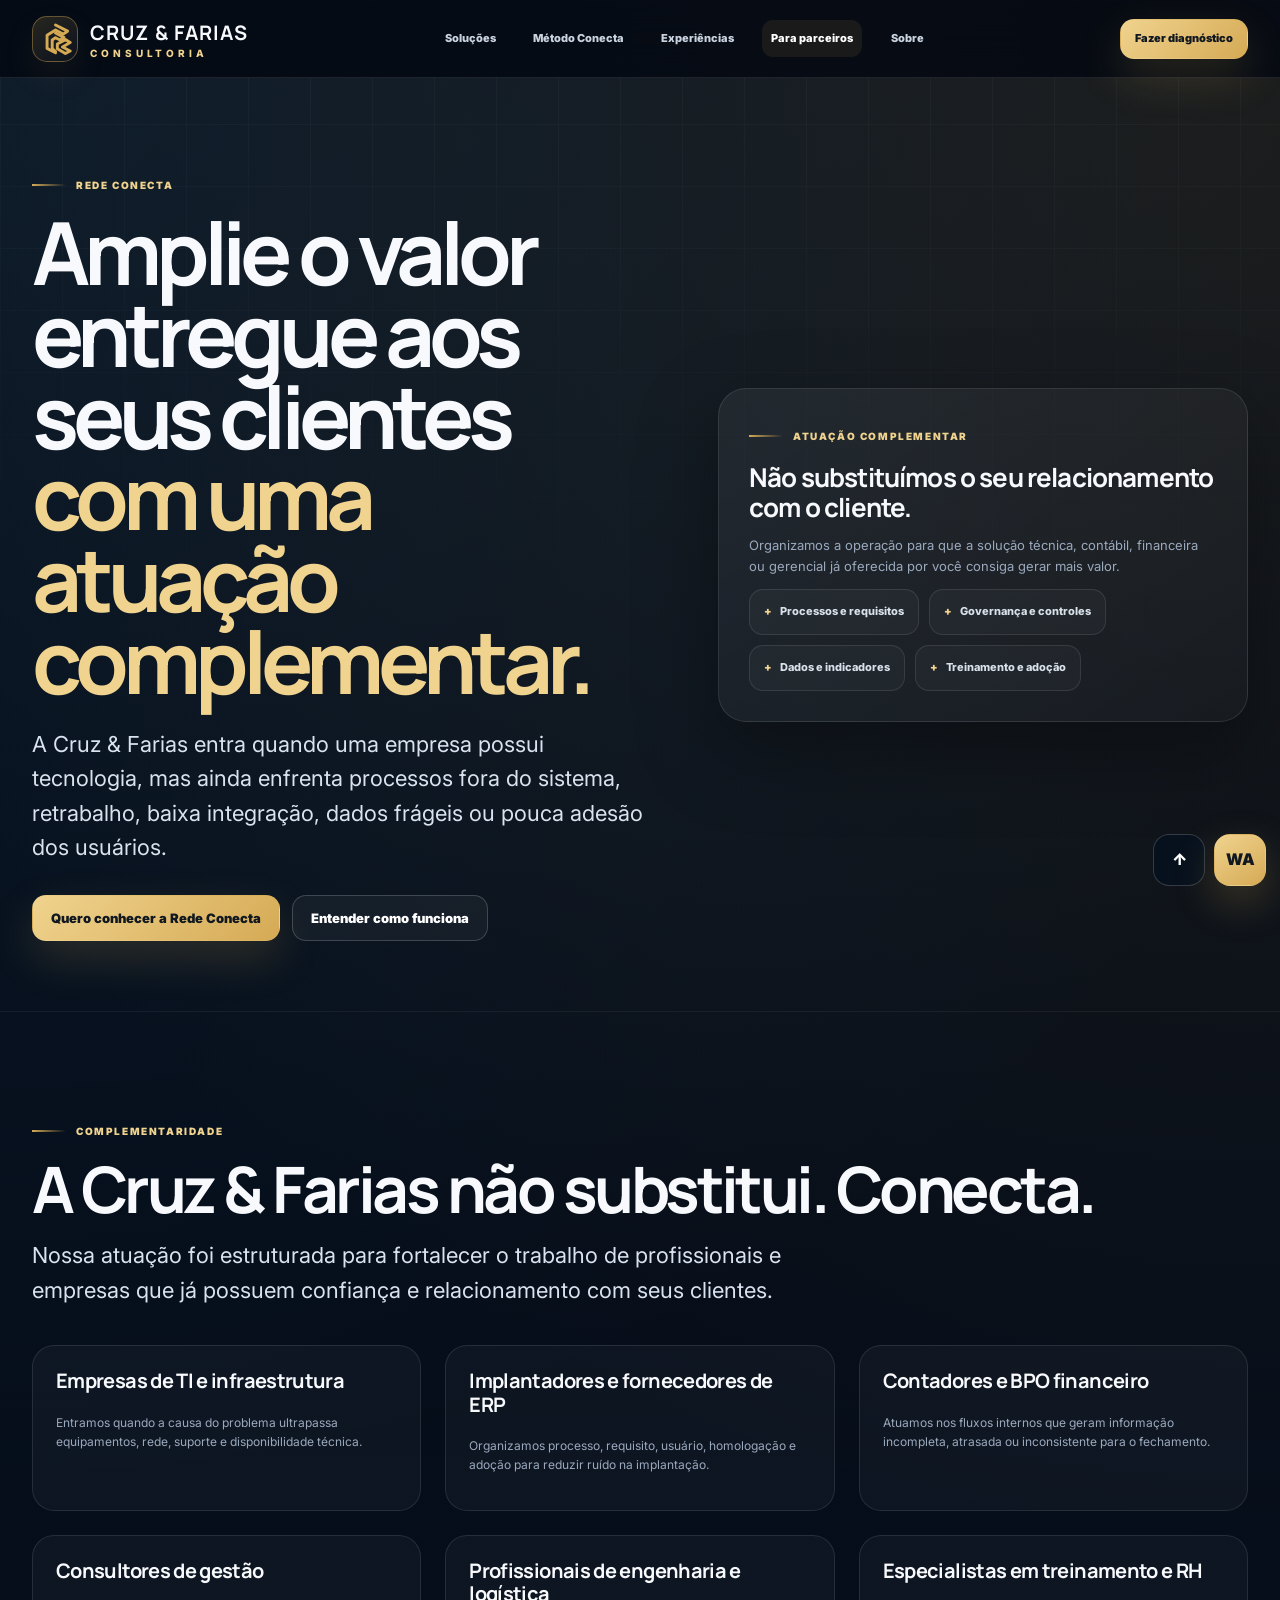
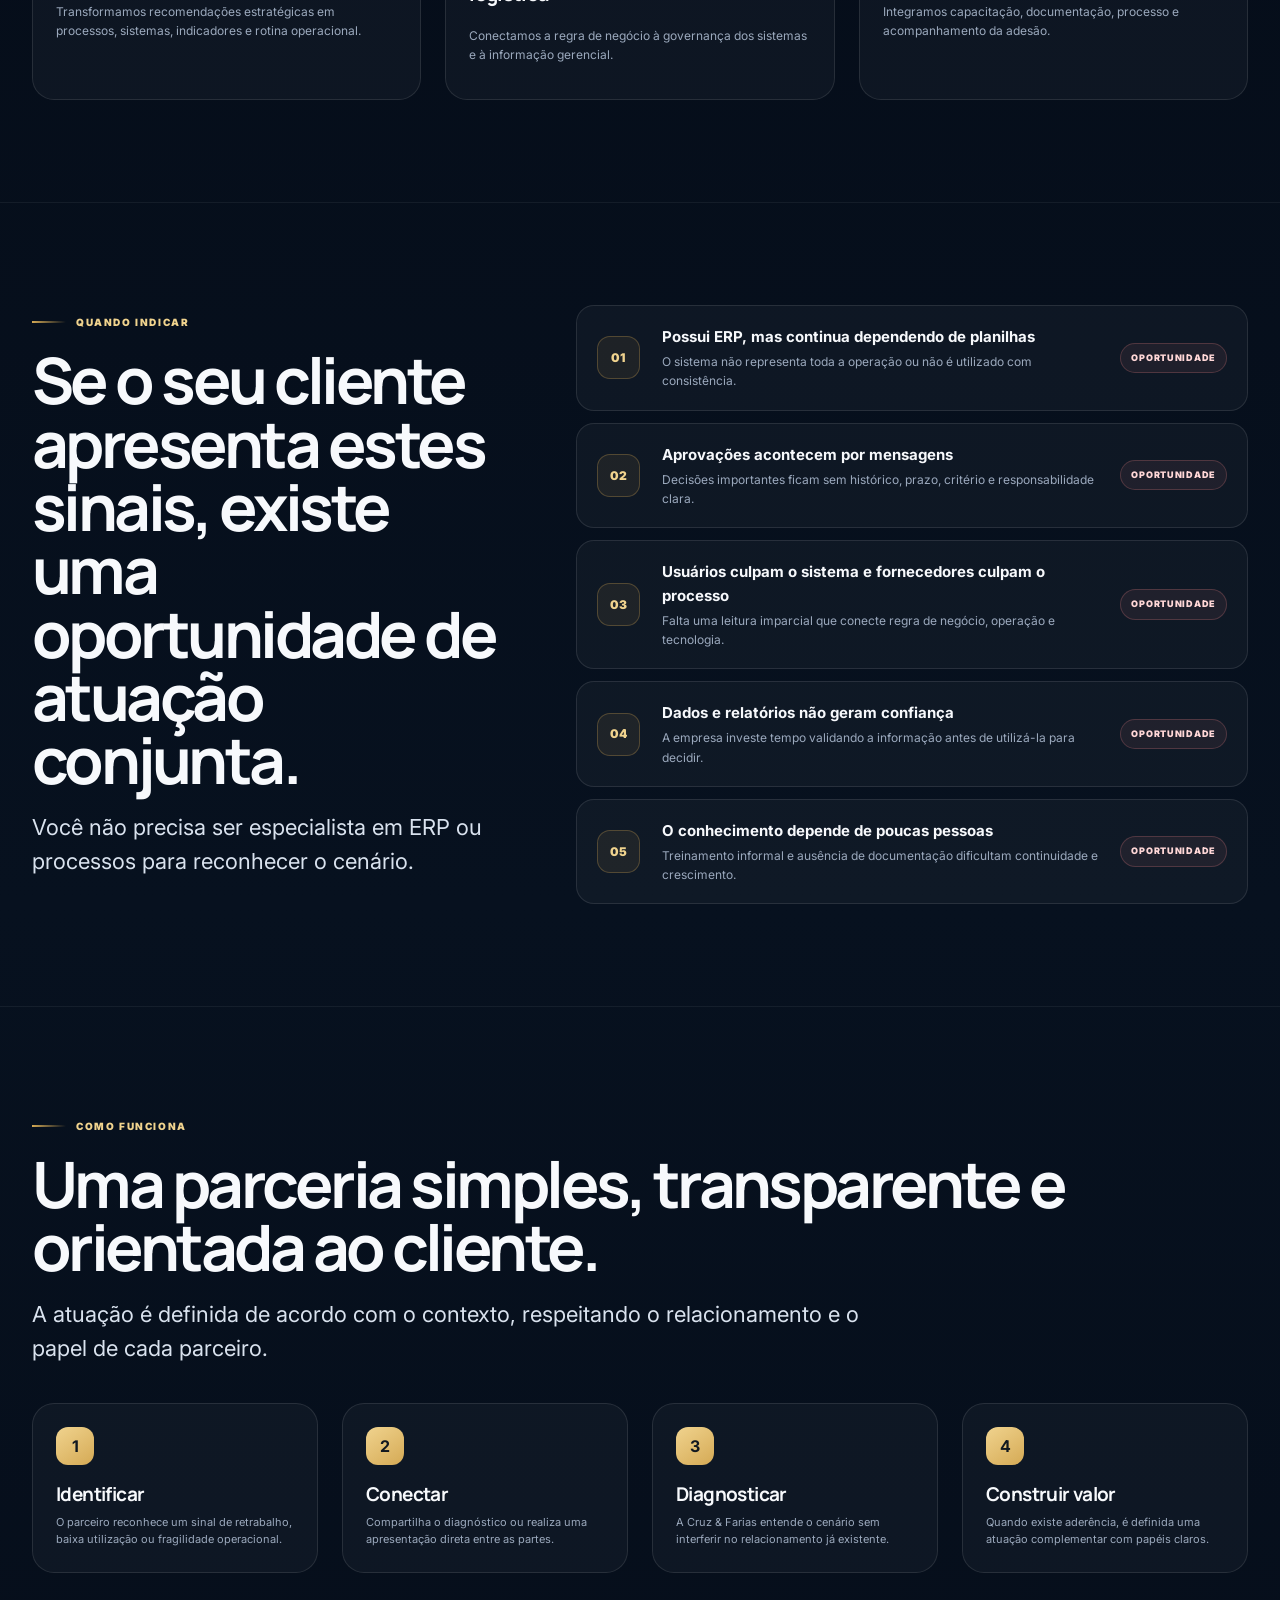
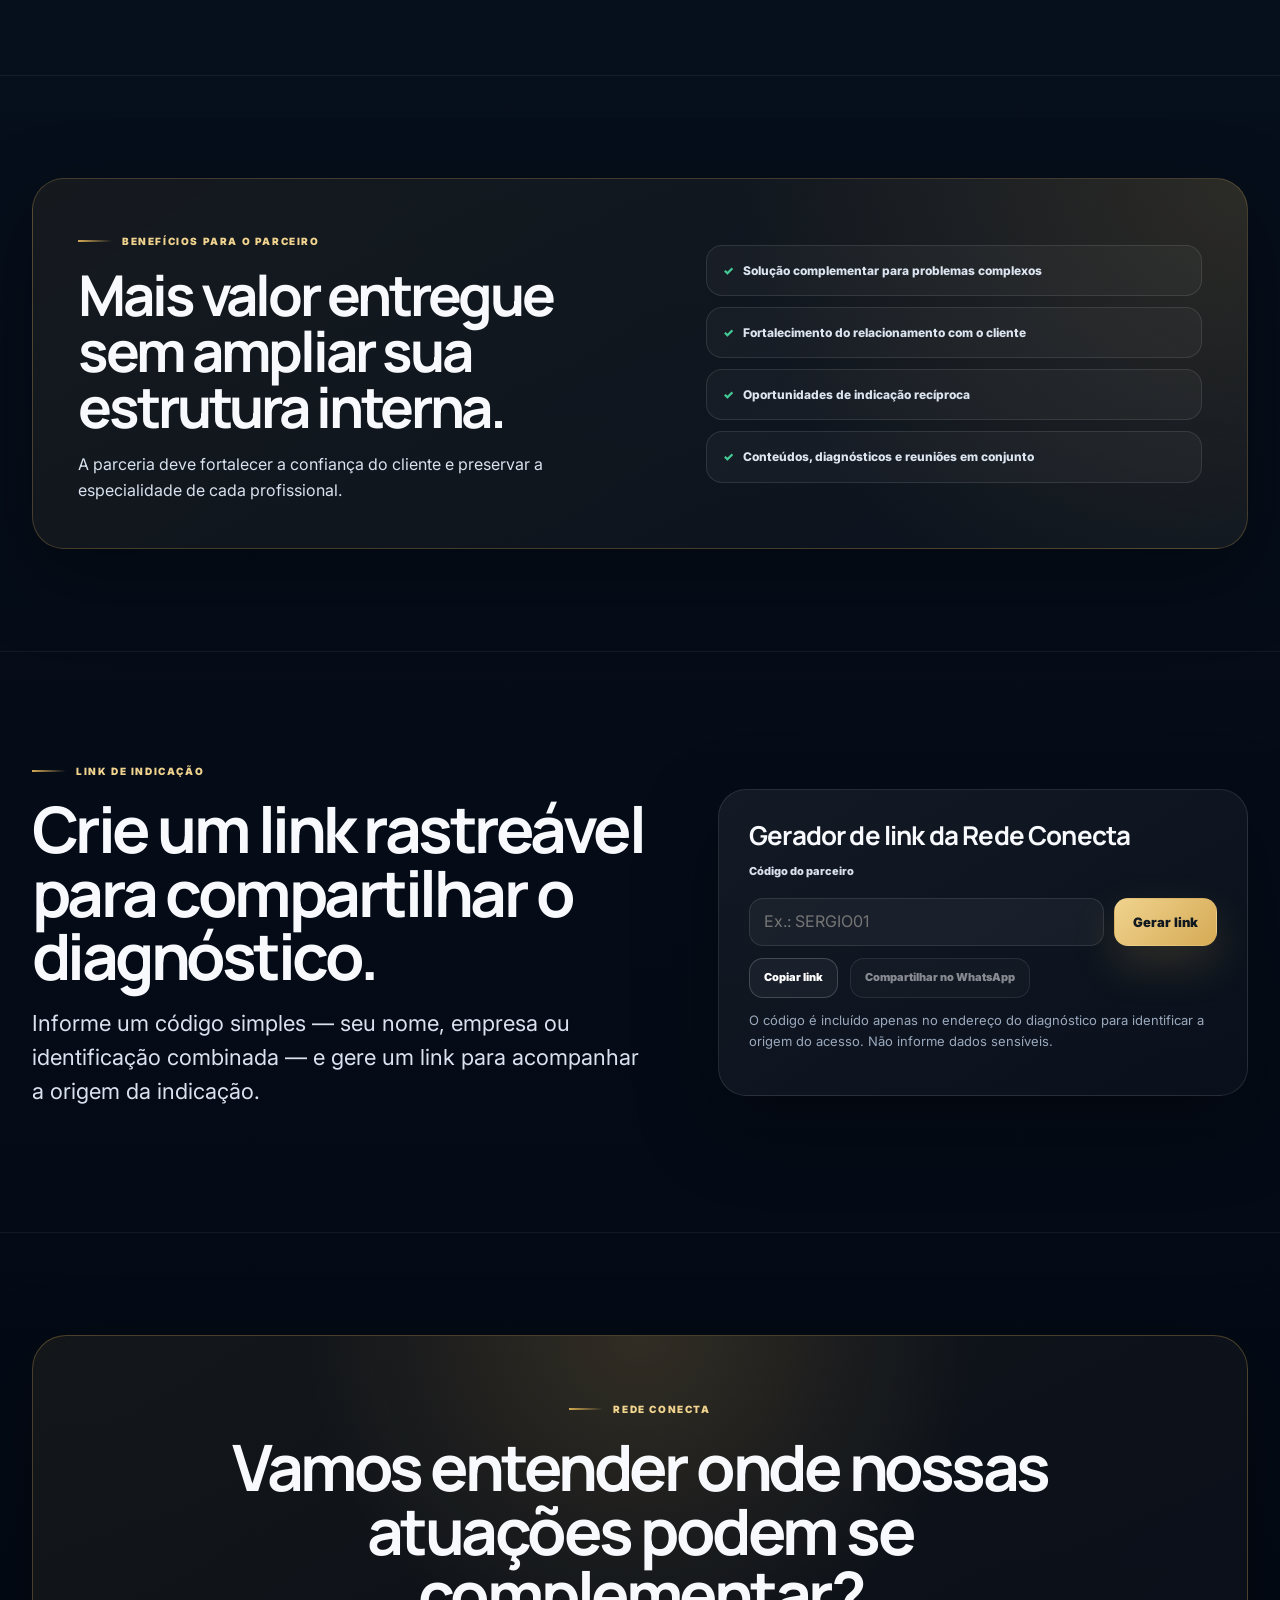
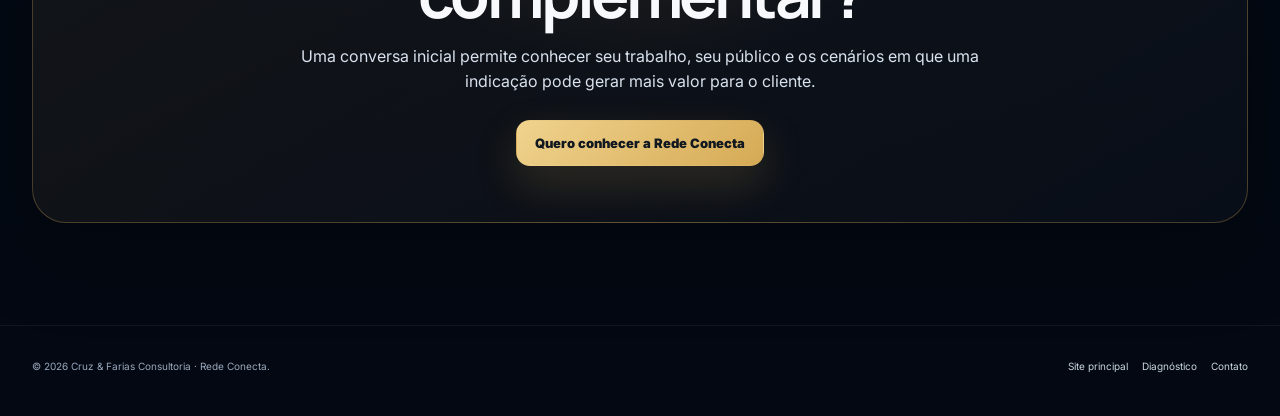
==== commit 5558b5b1: "Update index.html" ====
--- a/para-parceiros/index.html
+++ b/para-parceiros/index.html
@@ -16,6 +16,595 @@
   <link rel="preconnect" href="https://fonts.gstatic.com" crossorigin>
   <link href="https://fonts.googleapis.com/css2?family=Inter:wght@400;500;600;700;800;900&family=Manrope:wght@600;700;800&display=swap" rel="stylesheet">
   <link rel="stylesheet" href="../styles.css">
+
+  <!-- Responsividade e estabilidade da página Rede Conecta -->
+  <style id="rede-conecta-responsive">
+    :root {
+      --responsive-container: 1240px;
+      --responsive-gutter: clamp(16px, 3vw, 32px);
+      --responsive-header: 82px;
+    }
+
+    html {
+      width: 100%;
+      max-width: 100%;
+      overflow-x: hidden;
+      overflow-x: clip;
+      scroll-behavior: smooth;
+      scroll-padding-top: calc(var(--responsive-header) + 18px);
+      -webkit-text-size-adjust: 100%;
+      text-size-adjust: 100%;
+    }
+
+    body {
+      width: 100%;
+      max-width: 100%;
+      min-width: 0;
+      margin: 0;
+      overflow-x: hidden;
+      overflow-x: clip;
+    }
+
+    body.menu-open {
+      overflow: hidden;
+    }
+
+    *,
+    *::before,
+    *::after {
+      box-sizing: border-box;
+    }
+
+    img,
+    picture,
+    svg,
+    video,
+    canvas,
+    iframe {
+      display: block;
+      max-width: 100%;
+    }
+
+    img,
+    video {
+      height: auto;
+    }
+
+    button,
+    input,
+    textarea,
+    select {
+      max-width: 100%;
+      font: inherit;
+    }
+
+    h1,
+    h2,
+    h3,
+    h4,
+    p,
+    li,
+    a,
+    span,
+    strong,
+    small,
+    label,
+    button {
+      max-width: 100%;
+      overflow-wrap: break-word;
+      word-wrap: break-word;
+    }
+
+    main,
+    section,
+    header,
+    footer,
+    nav,
+    .container,
+    .header-inner,
+    .partner-hero-grid,
+    .partner-panel,
+    .partner-types,
+    .signal-layout,
+    .signal-list,
+    .steps,
+    .promise-band,
+    .generator,
+    .generated-link,
+    .final-box,
+    .footer-inner {
+      min-width: 0;
+      max-width: 100%;
+    }
+
+    .container {
+      width: min(calc(100% - (var(--responsive-gutter) * 2)), var(--responsive-container));
+      margin-inline: auto;
+    }
+
+    section {
+      overflow-x: clip;
+    }
+
+    .header-inner {
+      width: min(calc(100% - (var(--responsive-gutter) * 2)), 1380px);
+      margin-inline: auto;
+      gap: clamp(12px, 2vw, 28px);
+    }
+
+    .brand {
+      flex: 0 1 auto;
+      min-width: 0;
+    }
+
+    .brand-copy {
+      min-width: 0;
+    }
+
+    .brand-copy strong,
+    .brand-copy span {
+      white-space: normal;
+    }
+
+    .nav {
+      min-width: 0;
+      flex: 1 1 auto;
+      flex-wrap: wrap;
+      justify-content: center;
+      gap: clamp(10px, 1.5vw, 22px);
+    }
+
+    .nav a {
+      white-space: nowrap;
+    }
+
+    .header-actions {
+      flex: 0 0 auto;
+      min-width: 0;
+    }
+
+    .menu-btn {
+      display: none;
+    }
+
+    .mobile-menu {
+      display: none;
+    }
+
+    .mobile-menu.is-open,
+    .mobile-menu.open {
+      display: grid;
+    }
+
+    .btn {
+      max-width: 100%;
+      white-space: normal;
+      text-align: center;
+      line-height: 1.25;
+    }
+
+    .partner-hero-grid {
+      display: grid;
+      grid-template-columns: minmax(0, 1.08fr) minmax(320px, 0.92fr);
+      gap: clamp(30px, 5vw, 76px);
+      align-items: center;
+    }
+
+    .partner-hero-grid > *,
+    .signal-layout > *,
+    .promise-band > * {
+      min-width: 0;
+      max-width: 100%;
+    }
+
+    .partner-panel,
+    .partner-type,
+    .signal,
+    .step,
+    .promise-band,
+    .final-box {
+      width: 100%;
+      max-width: 100%;
+      overflow: hidden;
+    }
+
+    .hero-actions,
+    .partner-list,
+    .footer-links {
+      display: flex;
+      flex-wrap: wrap;
+      min-width: 0;
+    }
+
+    .partner-list span,
+    .risk,
+    .promise-point {
+      white-space: normal;
+    }
+
+    .partner-types {
+      display: grid;
+      grid-template-columns: repeat(3, minmax(0, 1fr));
+      gap: clamp(14px, 2vw, 24px);
+    }
+
+    .signal-layout {
+      display: grid;
+      grid-template-columns: minmax(280px, 0.82fr) minmax(0, 1.18fr);
+      gap: clamp(32px, 6vw, 86px);
+      align-items: start;
+    }
+
+    .signal {
+      min-width: 0;
+    }
+
+    .signal > div,
+    .signal p,
+    .signal strong {
+      min-width: 0;
+    }
+
+    .steps {
+      display: grid;
+      grid-template-columns: repeat(4, minmax(0, 1fr));
+      gap: clamp(14px, 2vw, 24px);
+    }
+
+    .promise-band {
+      display: grid;
+      grid-template-columns: minmax(0, 1fr) minmax(300px, 0.88fr);
+      gap: clamp(28px, 5vw, 72px);
+      align-items: center;
+    }
+
+    .generator {
+      display: grid;
+      grid-template-columns: minmax(0, 1fr) auto;
+      gap: 10px;
+      width: 100%;
+    }
+
+    .generator input {
+      width: 100%;
+      min-width: 0;
+    }
+
+    .generated-link {
+      width: 100%;
+      min-height: 0;
+      margin-top: 12px;
+      overflow-wrap: anywhere;
+      word-break: break-word;
+    }
+
+    .generated-link a {
+      display: block;
+      width: 100%;
+      overflow-wrap: anywhere;
+      word-break: break-word;
+    }
+
+    #sharePartnerLink[aria-disabled="true"] {
+      pointer-events: none;
+      opacity: 0.5;
+    }
+
+    .footer-inner {
+      display: flex;
+      flex-wrap: wrap;
+      justify-content: space-between;
+      gap: 18px 28px;
+    }
+
+    .float-actions {
+      right: max(14px, env(safe-area-inset-right));
+      bottom: max(14px, env(safe-area-inset-bottom));
+    }
+
+    #backTop {
+      opacity: 0;
+      visibility: hidden;
+      pointer-events: none;
+      transform: translateY(8px);
+      transition: opacity .2s ease, visibility .2s ease, transform .2s ease;
+    }
+
+    #backTop.is-visible {
+      opacity: 1;
+      visibility: visible;
+      pointer-events: auto;
+      transform: translateY(0);
+    }
+
+    .progress {
+      transform-origin: left center;
+    }
+
+    .reveal {
+      transition: opacity .55s ease, transform .55s ease;
+    }
+
+    .reveal:not(.visible):not(.is-visible) {
+      opacity: 0;
+      transform: translateY(18px);
+    }
+
+    .reveal.visible,
+    .reveal.is-visible {
+      opacity: 1;
+      transform: none;
+    }
+
+    @media (max-width: 1180px) {
+      .nav {
+        display: none !important;
+      }
+
+      .menu-btn {
+        display: inline-flex !important;
+        align-items: center;
+        justify-content: center;
+      }
+
+      .header-inner {
+        justify-content: space-between;
+      }
+
+      .mobile-menu {
+        position: fixed;
+        z-index: 999;
+        top: var(--responsive-header);
+        left: 0;
+        right: 0;
+        max-height: calc(100dvh - var(--responsive-header));
+        overflow-y: auto;
+        padding: 16px var(--responsive-gutter) 22px;
+        border-top: 1px solid rgba(255,255,255,.08);
+        background: rgba(7,17,31,.985);
+        box-shadow: 0 24px 50px rgba(0,0,0,.32);
+      }
+
+      .mobile-menu a {
+        display: flex;
+        align-items: center;
+        min-height: 48px;
+        padding: 10px 4px;
+        border-bottom: 1px solid rgba(255,255,255,.07);
+      }
+
+      .partner-types {
+        grid-template-columns: repeat(2, minmax(0, 1fr));
+      }
+
+      .steps {
+        grid-template-columns: repeat(2, minmax(0, 1fr));
+      }
+    }
+
+    @media (max-width: 980px) {
+      :root {
+        --responsive-header: 76px;
+      }
+
+      .partner-hero-grid,
+      .signal-layout,
+      .promise-band {
+        grid-template-columns: 1fr;
+      }
+
+      .sticky-head {
+        position: static !important;
+        top: auto !important;
+      }
+
+      .partner-panel {
+        width: 100%;
+      }
+
+      .promise-band {
+        align-items: start;
+      }
+    }
+
+    @media (max-width: 760px) {
+      :root {
+        --responsive-gutter: 14px;
+        --responsive-header: 70px;
+      }
+
+      .header-inner {
+        min-height: var(--responsive-header);
+      }
+
+      .brand-mark {
+        width: 43px;
+        height: 43px;
+        flex: 0 0 43px;
+      }
+
+      .brand-copy strong {
+        font-size: clamp(.8rem, 3.8vw, 1rem);
+      }
+
+      .brand-copy span {
+        font-size: .62rem;
+      }
+
+      .diagnostic-header {
+        display: none !important;
+      }
+
+      h1 {
+        font-size: clamp(2rem, 10.5vw, 3.45rem) !important;
+        line-height: 1.05 !important;
+        letter-spacing: -.04em !important;
+      }
+
+      h2 {
+        font-size: clamp(1.6rem, 7.7vw, 2.55rem) !important;
+        line-height: 1.12 !important;
+        letter-spacing: -.03em !important;
+      }
+
+      h3 {
+        line-height: 1.22;
+      }
+
+      .lead {
+        font-size: clamp(.98rem, 4.25vw, 1.12rem) !important;
+        line-height: 1.65 !important;
+      }
+
+      .hero-actions {
+        display: grid;
+        grid-template-columns: 1fr;
+        width: 100%;
+      }
+
+      .hero-actions .btn {
+        width: 100%;
+      }
+
+      .partner-types,
+      .steps {
+        grid-template-columns: 1fr;
+      }
+
+      .signal {
+        display: grid !important;
+        grid-template-columns: auto minmax(0, 1fr) !important;
+        align-items: start !important;
+        gap: 12px !important;
+      }
+
+      .signal .risk {
+        grid-column: 2;
+        justify-self: start;
+      }
+
+      .generator {
+        grid-template-columns: 1fr;
+      }
+
+      .generator .btn {
+        width: 100%;
+      }
+
+      #link-indicacao .partner-panel .hero-actions {
+        display: grid;
+        grid-template-columns: 1fr;
+      }
+
+      #copyPartnerLink,
+      #sharePartnerLink {
+        width: 100%;
+      }
+
+      .footer-inner {
+        display: grid;
+        grid-template-columns: 1fr;
+      }
+
+      .footer-links {
+        gap: 10px 16px;
+      }
+
+      .float-btn {
+        width: 46px;
+        height: 46px;
+      }
+    }
+
+    @media (max-width: 480px) {
+      :root {
+        --responsive-gutter: 10px;
+      }
+
+      .brand-copy span {
+        display: none;
+      }
+
+      .menu-btn {
+        padding-inline: 11px !important;
+      }
+
+      .partner-panel,
+      .partner-type,
+      .step,
+      .promise-band,
+      .final-box {
+        border-radius: 18px !important;
+      }
+
+      .partner-list {
+        display: grid;
+        grid-template-columns: 1fr;
+      }
+
+      .partner-list span {
+        width: 100%;
+      }
+
+      .signal {
+        padding: 16px !important;
+      }
+
+      .signal-num {
+        font-size: .78rem;
+      }
+
+      .footer-links {
+        display: grid;
+        grid-template-columns: 1fr;
+      }
+    }
+
+    @media (max-width: 340px) {
+      :root {
+        --responsive-gutter: 8px;
+      }
+
+      .brand-copy strong {
+        font-size: .72rem;
+      }
+
+      .menu-btn {
+        min-width: 54px;
+      }
+
+      .partner-panel,
+      .partner-type,
+      .step,
+      .promise-band,
+      .final-box {
+        padding-left: 15px !important;
+        padding-right: 15px !important;
+      }
+    }
+
+    @media (prefers-reduced-motion: reduce) {
+      html {
+        scroll-behavior: auto;
+      }
+
+      *,
+      *::before,
+      *::after {
+        animation-duration: .01ms !important;
+        animation-iteration-count: 1 !important;
+        transition-duration: .01ms !important;
+        scroll-behavior: auto !important;
+      }
+
+      .reveal,
+      .reveal:not(.visible):not(.is-visible) {
+        opacity: 1;
+        transform: none;
+      }
+    }
+  </style>
+
 </head>
 <body>
   <a class="skip-link" href="#conteudo">Ir para o conteúdo</a>
@@ -206,6 +795,256 @@
     <a class="float-btn whatsapp" href="https://wa.me/5516991940396?text=Ol%C3%A1%20Gustavo%2C%20gostaria%20de%20conhecer%20a%20Rede%20Conecta." target="_blank" rel="noopener" aria-label="Conversar pelo WhatsApp">WA</a>
   </div>
 
-  <script src="../script.js"></script>
+  <!-- Funcionalidades autônomas da página Rede Conecta -->
+  <script id="rede-conecta-functions">
+  (() => {
+    "use strict";
+
+    const $ = (selector, context = document) => context.querySelector(selector);
+    const $$ = (selector, context = document) => Array.from(context.querySelectorAll(selector));
+
+    const menuButton = $("#menuBtn");
+    const mobileMenu = $("#mobileMenu");
+    const backTop = $("#backTop");
+    const progress = $("#progress");
+    const year = $("#year");
+
+    const partnerCode = $("#partnerCode");
+    const generateButton = $("#generatePartnerLink");
+    const generatedLink = $("#generatedLink");
+    const copyButton = $("#copyPartnerLink");
+    const shareButton = $("#sharePartnerLink");
+
+    let currentPartnerLink = "";
+
+    if (year) {
+      year.textContent = String(new Date().getFullYear());
+    }
+
+    function setMenu(open) {
+      if (!menuButton || !mobileMenu) return;
+      mobileMenu.classList.toggle("is-open", open);
+      mobileMenu.classList.toggle("open", open);
+      menuButton.setAttribute("aria-expanded", String(open));
+      document.body.classList.toggle("menu-open", open);
+    }
+
+    if (menuButton && mobileMenu) {
+      menuButton.addEventListener("click", () => {
+        setMenu(menuButton.getAttribute("aria-expanded") !== "true");
+      });
+
+      $$("#mobileMenu a").forEach(link => {
+        link.addEventListener("click", () => setMenu(false));
+      });
+
+      document.addEventListener("keydown", event => {
+        if (event.key === "Escape") {
+          setMenu(false);
+          menuButton.focus();
+        }
+      });
+
+      document.addEventListener("click", event => {
+        if (
+          menuButton.getAttribute("aria-expanded") === "true" &&
+          !mobileMenu.contains(event.target) &&
+          !menuButton.contains(event.target)
+        ) {
+          setMenu(false);
+        }
+      });
+
+      window.addEventListener("resize", () => {
+        if (window.innerWidth > 1180) setMenu(false);
+      }, { passive: true });
+    }
+
+    let scrollFrame = 0;
+
+    function updateScrollState() {
+      scrollFrame = 0;
+      const documentElement = document.documentElement;
+      const scrollable = Math.max(documentElement.scrollHeight - window.innerHeight, 1);
+      const percentage = Math.min(100, Math.max(0, (window.scrollY / scrollable) * 100));
+
+      if (progress) {
+        progress.style.width = `${percentage}%`;
+      }
+
+      if (backTop) {
+        backTop.classList.toggle("is-visible", window.scrollY > 420);
+      }
+    }
+
+    function requestScrollUpdate() {
+      if (scrollFrame) return;
+      scrollFrame = window.requestAnimationFrame(updateScrollState);
+    }
+
+    window.addEventListener("scroll", requestScrollUpdate, { passive: true });
+    window.addEventListener("resize", requestScrollUpdate, { passive: true });
+    updateScrollState();
+
+    if (backTop) {
+      backTop.addEventListener("click", event => {
+        event.preventDefault();
+        window.scrollTo({
+          top: 0,
+          behavior: window.matchMedia("(prefers-reduced-motion: reduce)").matches ? "auto" : "smooth"
+        });
+      });
+    }
+
+    const revealElements = $$(".reveal");
+
+    if ("IntersectionObserver" in window && !window.matchMedia("(prefers-reduced-motion: reduce)").matches) {
+      const revealObserver = new IntersectionObserver(entries => {
+        entries.forEach(entry => {
+          if (entry.isIntersecting) {
+            entry.target.classList.add("visible", "is-visible");
+            revealObserver.unobserve(entry.target);
+          }
+        });
+      }, {
+        rootMargin: "0px 0px -8% 0px",
+        threshold: 0.08
+      });
+
+      revealElements.forEach(element => revealObserver.observe(element));
+    } else {
+      revealElements.forEach(element => element.classList.add("visible", "is-visible"));
+    }
+
+    function normalizePartnerCode(value) {
+      return value
+        .trim()
+        .toUpperCase()
+        .normalize("NFD")
+        .replace(/[\u0300-\u036f]/g, "")
+        .replace(/[^A-Z0-9_-]+/g, "-")
+        .replace(/-{2,}/g, "-")
+        .replace(/^[-_]+|[-_]+$/g, "")
+        .slice(0, 40);
+    }
+
+    function setGeneratorMessage(message, type = "info") {
+      if (!generatedLink) return;
+      generatedLink.dataset.state = type;
+      generatedLink.textContent = message;
+    }
+
+    function generatePartnerLink() {
+      if (!partnerCode || !generatedLink || !copyButton || !shareButton) return;
+
+      const code = normalizePartnerCode(partnerCode.value);
+      partnerCode.value = code;
+
+      if (!code) {
+        currentPartnerLink = "";
+        setGeneratorMessage("Informe um código do parceiro para gerar o link.", "error");
+        copyButton.disabled = true;
+        shareButton.href = "#";
+        shareButton.setAttribute("aria-disabled", "true");
+        partnerCode.focus();
+        return;
+      }
+
+      const url = new URL("https://diagnostico-pi-one.vercel.app/");
+      url.searchParams.set("utm_source", "rede_conecta");
+      url.searchParams.set("utm_medium", "indicacao");
+      url.searchParams.set("utm_campaign", "diagnostico_conecta");
+      url.searchParams.set("parceiro", code);
+
+      currentPartnerLink = url.toString();
+
+      generatedLink.dataset.state = "success";
+      generatedLink.replaceChildren();
+
+      const anchor = document.createElement("a");
+      anchor.href = currentPartnerLink;
+      anchor.target = "_blank";
+      anchor.rel = "noopener";
+      anchor.textContent = currentPartnerLink;
+      anchor.setAttribute("aria-label", "Abrir link de indicação gerado");
+      generatedLink.appendChild(anchor);
+
+      copyButton.disabled = false;
+      shareButton.href = `https://wa.me/?text=${encodeURIComponent(
+        `Olá! Preparei este diagnóstico para ajudar a identificar oportunidades de melhoria em processos, sistemas e dados: ${currentPartnerLink}`
+      )}`;
+      shareButton.setAttribute("aria-disabled", "false");
+    }
+
+    async function copyPartnerLink() {
+      if (!currentPartnerLink || !copyButton) return;
+
+      const originalText = copyButton.textContent;
+
+      try {
+        if (navigator.clipboard && window.isSecureContext) {
+          await navigator.clipboard.writeText(currentPartnerLink);
+        } else {
+          const textarea = document.createElement("textarea");
+          textarea.value = currentPartnerLink;
+          textarea.setAttribute("readonly", "");
+          textarea.style.position = "fixed";
+          textarea.style.opacity = "0";
+          document.body.appendChild(textarea);
+          textarea.select();
+          const successful = document.execCommand("copy");
+          textarea.remove();
+          if (!successful) throw new Error("Falha ao copiar.");
+        }
+
+        copyButton.textContent = "Link copiado";
+      } catch (error) {
+        copyButton.textContent = "Copie o link acima";
+      }
+
+      window.setTimeout(() => {
+        copyButton.textContent = originalText;
+      }, 2200);
+    }
+
+    if (generateButton) {
+      generateButton.addEventListener("click", generatePartnerLink);
+    }
+
+    if (partnerCode) {
+      partnerCode.addEventListener("keydown", event => {
+        if (event.key === "Enter") {
+          event.preventDefault();
+          generatePartnerLink();
+        }
+      });
+
+      partnerCode.addEventListener("input", () => {
+        if (!currentPartnerLink) return;
+        currentPartnerLink = "";
+        if (copyButton) copyButton.disabled = true;
+        if (shareButton) {
+          shareButton.href = "#";
+          shareButton.setAttribute("aria-disabled", "true");
+        }
+        if (generatedLink) generatedLink.textContent = "";
+      });
+    }
+
+    if (copyButton) {
+      copyButton.addEventListener("click", copyPartnerLink);
+    }
+
+    if (shareButton) {
+      shareButton.addEventListener("click", event => {
+        if (shareButton.getAttribute("aria-disabled") === "true") {
+          event.preventDefault();
+          if (partnerCode) partnerCode.focus();
+        }
+      });
+    }
+  })();
+  </script>
+
 </body>
 </html>
--- a/styles.css
+++ b/styles.css
@@ -422,11 +422,17 @@
 .content-card p { margin-bottom: 17px; color: var(--muted); font-size: 12px; }
 .content-card a { color: var(--gold-light); font-size: 11px; font-weight: 900; text-decoration: none; }
 
-.about-grid { display: grid; grid-template-columns: .85fr 1.15fr; gap: 42px; align-items: center; }
-.about-card { min-height: 430px; padding: 28px; display: flex; flex-direction: column; justify-content: flex-end; border: 1px solid var(--line); border-radius: 30px; background: radial-gradient(circle at 85% 6%, rgba(213,170,85,.18), transparent 34%), linear-gradient(150deg, #122039, #07111f); box-shadow: var(--shadow); }
-.about-monogram { color: var(--gold-light); font-family: Manrope, Inter, sans-serif; font-size: clamp(74px, 11vw, 126px); line-height: .8; letter-spacing: -.09em; }
-.about-card strong { display: block; margin-top: 24px; font-size: 22px; }
-.about-card span { display: block; margin-top: 4px; color: var(--muted); font-size: 12px; }
+.about-grid { display: grid; grid-template-columns: minmax(280px, 360px) minmax(0, 1fr); gap: 56px; align-items: center; }
+.about-card { position: relative; width: 100%; max-width: 360px; aspect-ratio: 4 / 5; min-height: 0; justify-self: start; overflow: hidden; display: flex; flex-direction: column; justify-content: flex-end; border: 1px solid var(--line); border-radius: 28px; background: radial-gradient(circle at 85% 6%, rgba(213,170,85,.18), transparent 34%), linear-gradient(150deg, #122039, #07111f); box-shadow: var(--shadow); isolation: isolate; }
+.about-photo { position: absolute; inset: 0; z-index: 0; background: linear-gradient(150deg, #122039, #07111f); }
+.about-photo img { width: 100%; height: 100%; display: block; object-fit: cover; object-position: center 18%; filter: saturate(.96) contrast(1.03); }
+.about-photo-fallback { width: 100%; height: 100%; display: grid; place-items: center; color: var(--gold-light); font-family: Manrope, Inter, sans-serif; font-size: clamp(74px, 11vw, 126px); line-height: .8; letter-spacing: -.09em; background: radial-gradient(circle at 85% 6%, rgba(213,170,85,.18), transparent 34%), linear-gradient(150deg, #122039, #07111f); }
+.about-photo-overlay { position: absolute; inset: 0; background: linear-gradient(180deg, rgba(3,8,18,.02) 28%, rgba(3,8,18,.32) 58%, rgba(3,8,18,.96) 100%); pointer-events: none; }
+.about-card-caption { position: relative; z-index: 2; padding: 26px 24px 23px; }
+.about-card-caption::before { content: ""; display: block; width: 58px; height: 3px; margin-bottom: 15px; border-radius: 999px; background: linear-gradient(90deg, var(--gold-light), var(--gold)); box-shadow: 0 0 22px rgba(213,170,85,.32); }
+.about-card .about-role { color: var(--gold-light); font-size: 9px; font-weight: 900; letter-spacing: .15em; text-transform: uppercase; }
+.about-card strong { display: block; margin-top: 7px; font-size: 22px; }
+.about-card span { display: block; margin-top: 5px; color: #d2dbe8; font-size: 11px; line-height: 1.5; }
 .about-points { display: grid; gap: 0; }
 .about-point { display: grid; grid-template-columns: 165px 1fr; gap: 20px; padding: 18px 0; border-bottom: 1px solid var(--line); }
 .about-point:last-child { border-bottom: 0; }
@@ -479,6 +485,8 @@
   .nav { display: none; }
   .menu-btn { display: inline-flex; }
   .hero-grid, .signal-layout, .promise-band, .partner-teaser, .about-grid, .partner-hero-grid { grid-template-columns: 1fr; }
+  .about-grid { gap: 34px; }
+  .about-card { justify-self: center; }
   .sticky-head { position: static; }
   .grid-4 { grid-template-columns: repeat(2, 1fr); }
   .method-head { grid-template-columns: 1fr; }
@@ -512,6 +520,7 @@
   .about-point { grid-template-columns: 1fr; gap: 6px; }
   .hero-actions, .about-actions { display: grid; grid-template-columns: 1fr; width: 100%; }
   .hero-actions .btn, .about-actions .btn { width: 100%; }
+  .about-card { max-width: 310px; }
   .footer-inner { flex-direction: column; text-align: center; }
   .footer-links { justify-content: center; }
   .generator { grid-template-columns: 1fr; }
@@ -535,3 +544,9 @@
   *, *::before, *::after { scroll-behavior: auto !important; animation-duration: .01ms !important; animation-iteration-count: 1 !important; transition-duration: .01ms !important; }
   .reveal { opacity: 1; transform: none; }
 }
+
+@media (max-width: 640px) {
+  .about-card { max-width: 340px; aspect-ratio: 4 / 5; min-height: 0; justify-self: center; }
+  .about-card-caption { padding: 24px 21px 21px; }
+  .about-photo img { object-position: center 18%; }
+}
